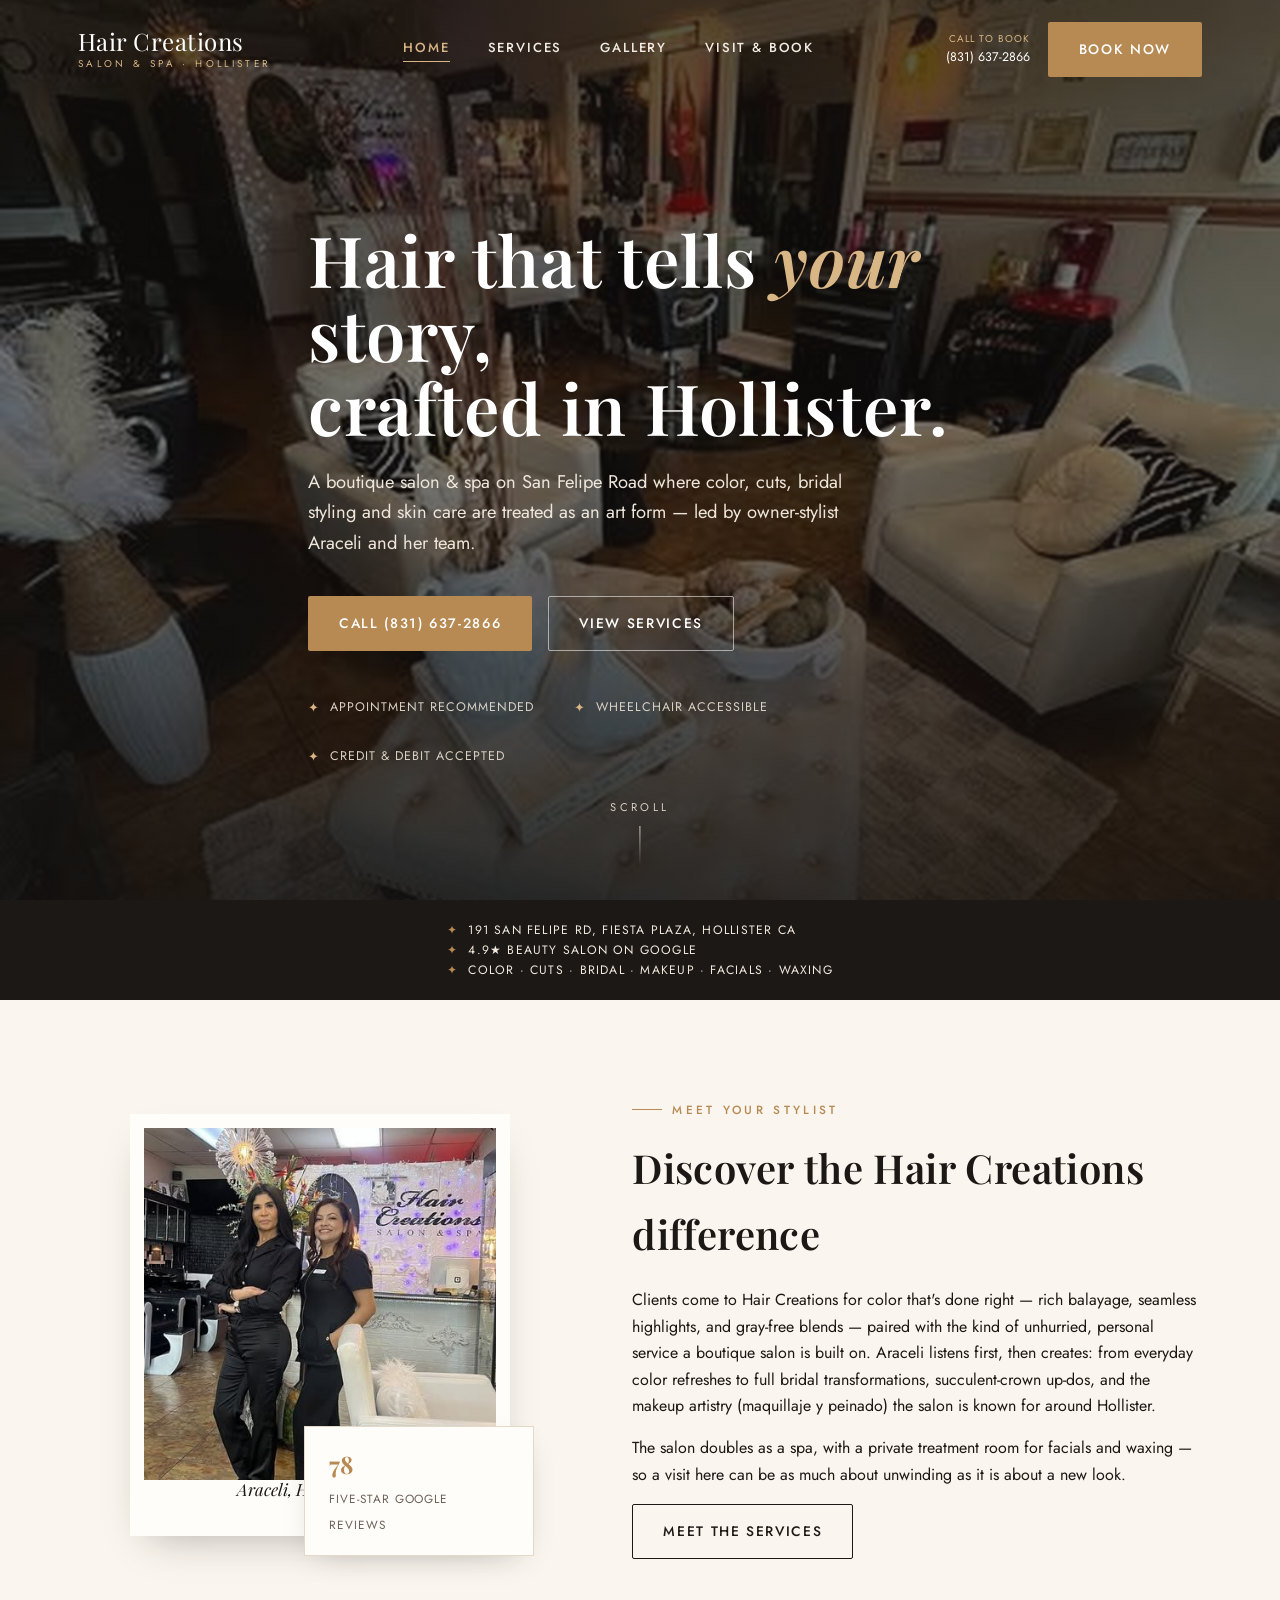
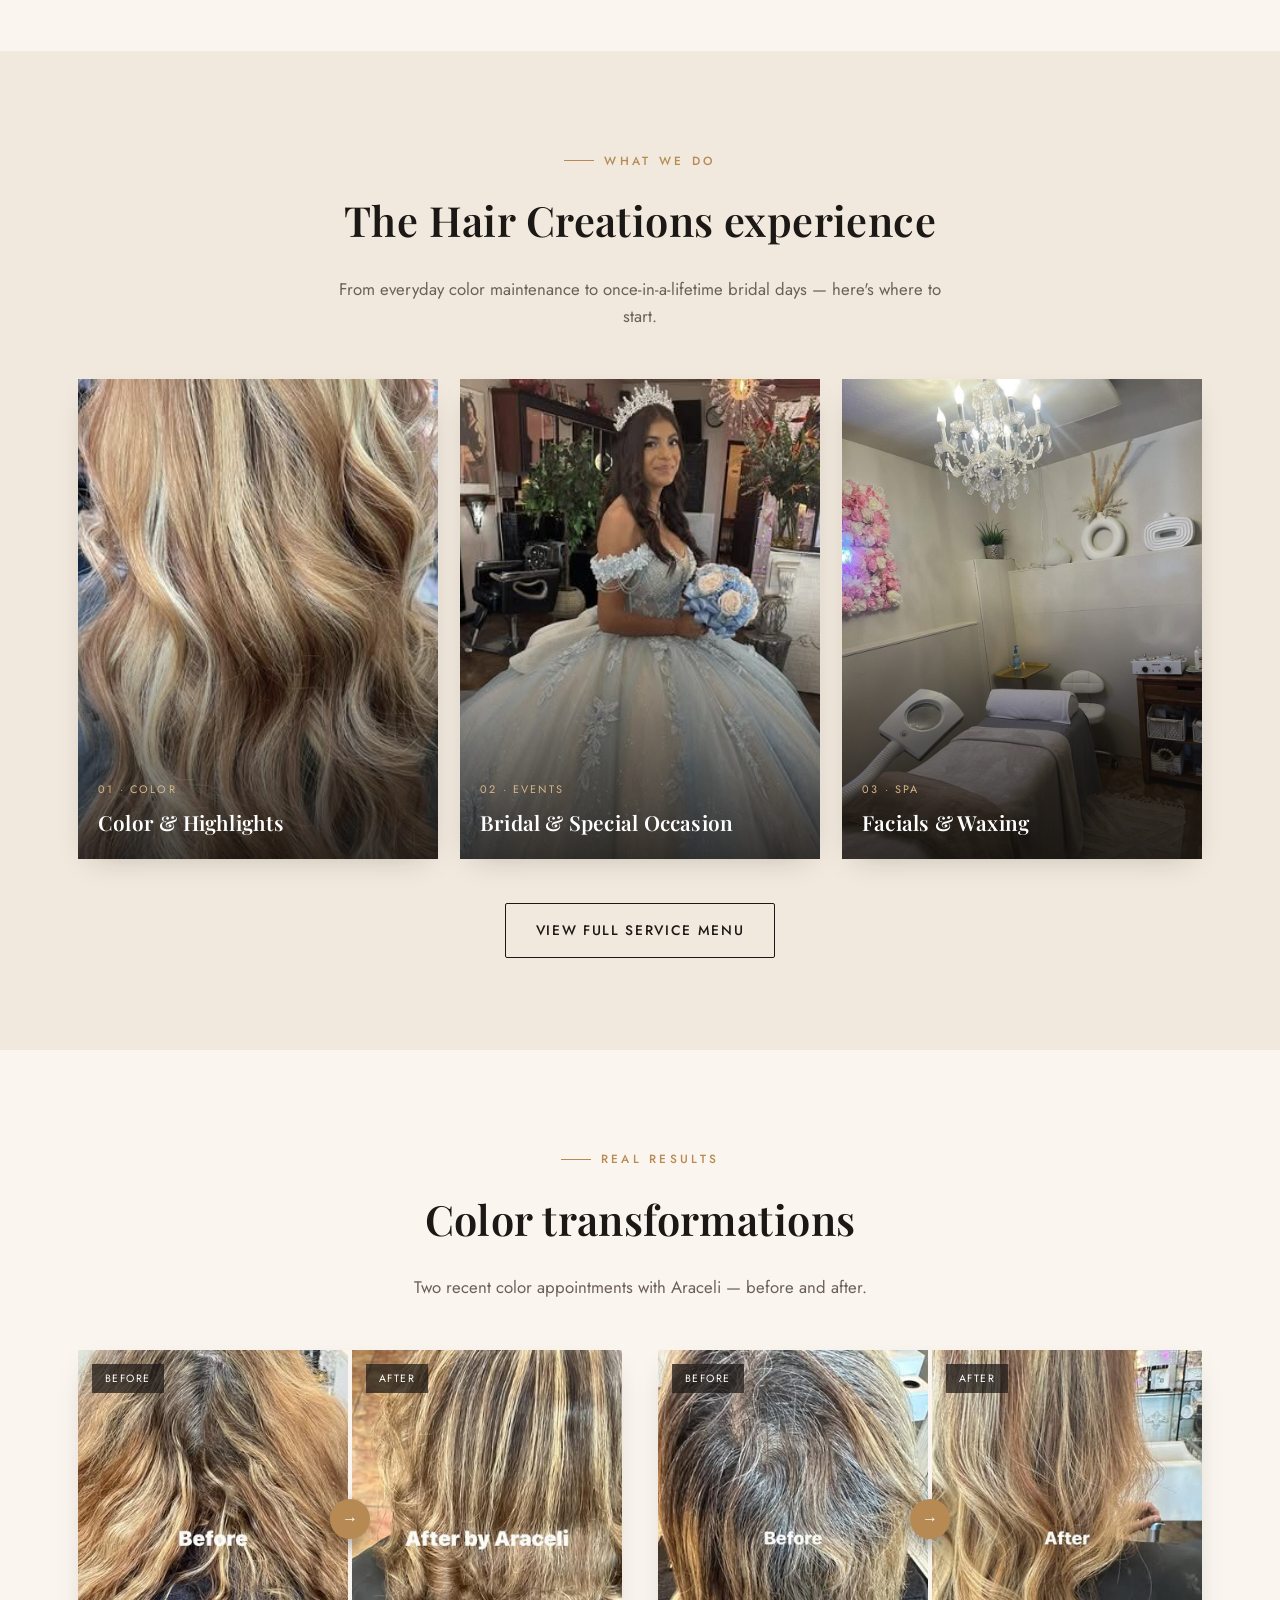
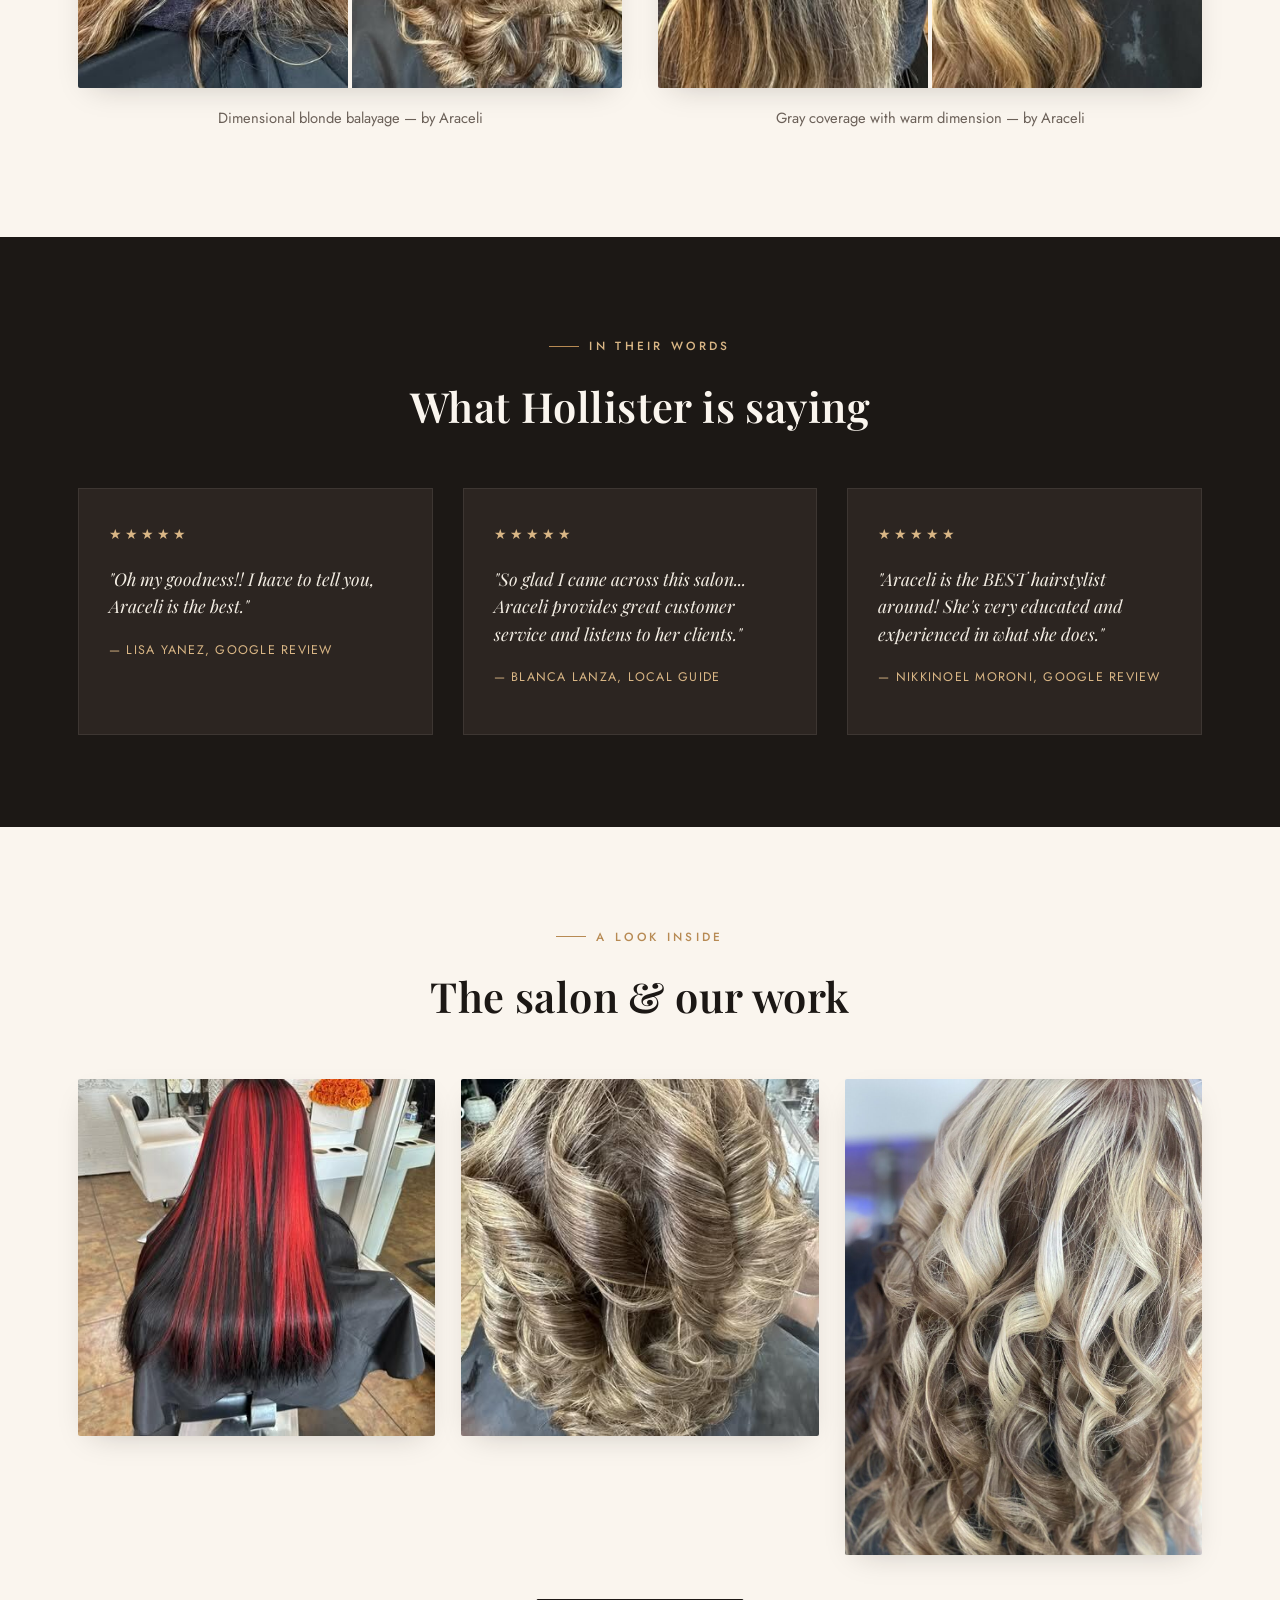
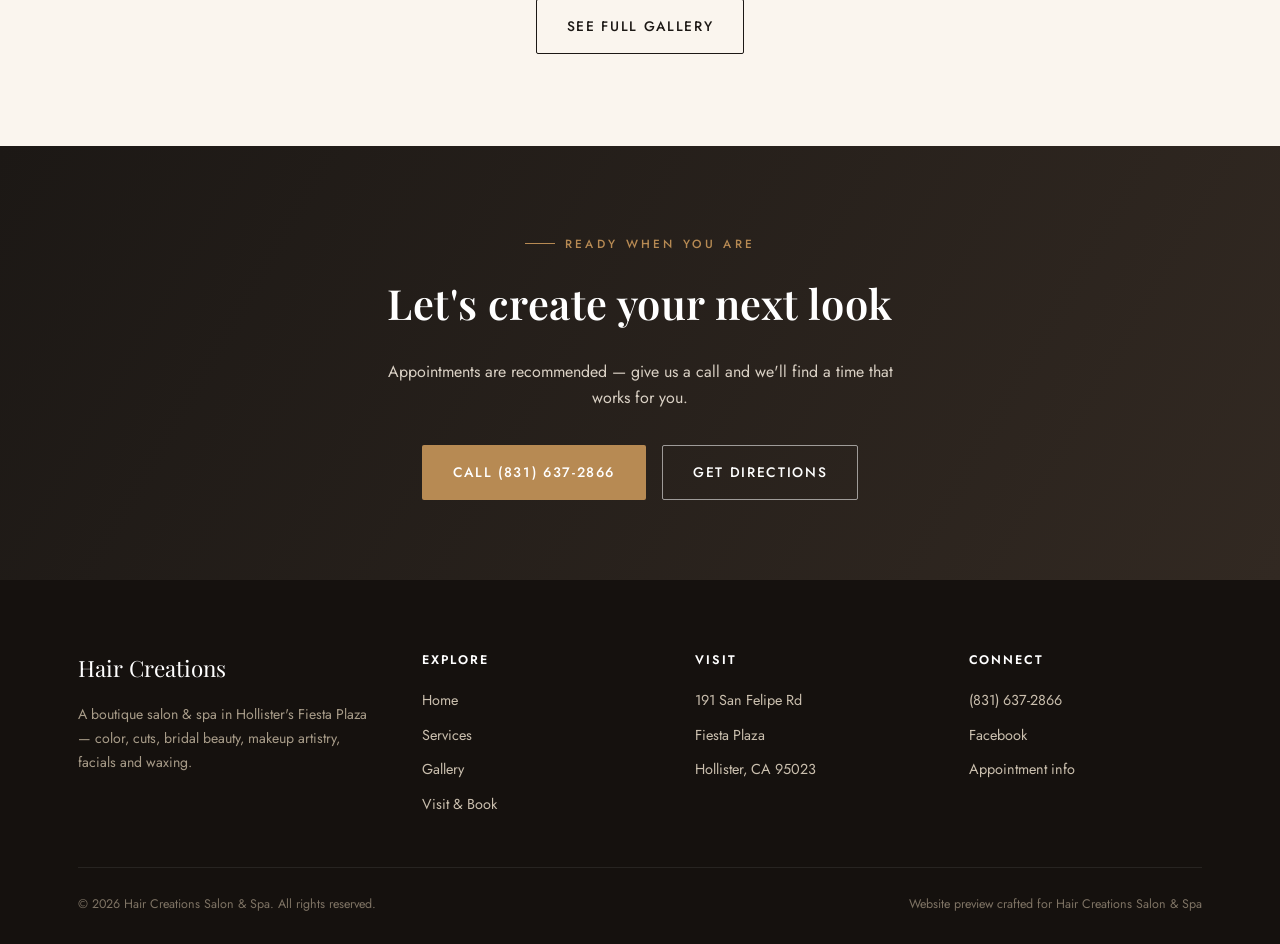
==== index.html @ 5f170d51 "adding files" ====
<!DOCTYPE html>
<html lang="en">
<head>
<meta charset="UTF-8">
<meta name="viewport" content="width=device-width, initial-scale=1.0">
<title>Hair Creations Salon & Spa | Hollister, CA</title>
<meta name="description" content="Hair Creations Salon & Spa in Hollister, CA — color, cuts, balayage, bridal styling, makeup artistry, facials & waxing with owner-stylist Araceli. 4.9★ (78 reviews).">
<link rel="preconnect" href="https://fonts.googleapis.com">
<link href="https://fonts.googleapis.com/css2?family=Playfair+Display:ital,wght@0,500;0,600;0,700;1,500&family=Jost:wght@400;500;600&display=swap" rel="stylesheet">
<link rel="stylesheet" href="css/style.css">
</head>
<body>

<header class="site-header">
  <div class="container">
    <a href="index.html" class="brand">
      <span class="brand-main">Hair Creations</span>
      <span class="brand-sub">Salon &amp; Spa · Hollister</span>
    </a>
    <nav class="nav-links">
      <a href="index.html" class="active">Home</a>
      <a href="services.html">Services</a>
      <a href="gallery.html">Gallery</a>
      <a href="contact.html">Visit &amp; Book</a>
    </nav>
    <div class="nav-cta">
      <div class="nav-phone">
        <span>Call to Book</span>
        (831) 637-2866
      </div>
      <a href="tel:+18316372866" class="btn btn--gold">Book Now</a>
      <button class="nav-toggle" aria-label="Toggle menu">☰</button>
    </div>
  </div>
</header>

<section class="hero">
  <div class="hero-media" style="background-image:url('images/hero-lounge.jpg');"></div>
  <div class="container hero-content">
    <h1>Hair that tells <em>your</em> story,<br>crafted in Hollister.</h1>
    <p class="lead">A boutique salon &amp; spa on San Felipe Road where color, cuts, bridal styling and skin care are treated as an art form — led by owner-stylist Araceli and her team.</p>
    <div class="btn-row">
      <a href="tel:+18316372866" class="btn btn--gold">Call (831) 637-2866</a>
      <a href="services.html" class="btn btn--outline-light">View Services</a>
    </div>
    <ul class="hero-badges">
      <li>Appointment recommended</li>
      <li>Wheelchair accessible</li>
      <li>Credit &amp; debit accepted</li>
    </ul>
  </div>
  <div class="scroll-cue"><span>Scroll</span><span class="line"></span></div>
</section>

<div class="trust-strip">
  <div class="container">
    <ul>
      <li>191 San Felipe Rd, Fiesta Plaza, Hollister CA</li>
      <li>4.9★ Beauty Salon on Google</li>
      <li>Color · Cuts · Bridal · Makeup · Facials · Waxing</li>
    </ul>
  </div>
</div>

<section class="section">
  <div class="container about-grid">
    <div class="about-media polaroid reveal">
      <img src="images/owners.jpg" alt="Araceli and her stylist team inside Hair Creations Salon &amp; Spa, Hollister">
      <p class="signature">Araceli, Hair Creations</p>
      <div class="frame-tag">
        <strong>78</strong>
        <span>Five-star Google reviews</span>
      </div>
    </div>
    <div class="about-copy reveal">
      <span class="eyebrow">Meet Your Stylist</span>
      <h2>Discover the Hair Creations difference</h2>
      <p>Clients come to Hair Creations for color that's done right — rich balayage, seamless highlights, and gray-free blends — paired with the kind of unhurried, personal service a boutique salon is built on. Araceli listens first, then creates: from everyday color refreshes to full bridal transformations, succulent-crown up-dos, and the makeup artistry (maquillaje y peinado) the salon is known for around Hollister.</p>
      <p>The salon doubles as a spa, with a private treatment room for facials and waxing — so a visit here can be as much about unwinding as it is about a new look.</p>
      <div class="btn-row" style="margin-top:8px;">
        <a href="services.html" class="btn btn--outline-dark">Meet the Services</a>
      </div>
    </div>
  </div>
</section>

<section class="section section--alt">
  <div class="container">
    <div class="section-head center reveal">
      <span class="eyebrow">What We Do</span>
      <h2>The Hair Creations experience</h2>
      <p>From everyday color maintenance to once-in-a-lifetime bridal days — here's where to start.</p>
    </div>
    <div class="experience-grid reveal-stagger">
      <div class="exp-tile reveal">
        <img src="images/gallery-2.jpg" alt="Dimensional hair color at Hair Creations Salon">
        <div class="exp-label">
          <span class="exp-eyebrow">01 · Color</span>
          <h3>Color &amp; Highlights</h3>
        </div>
      </div>
      <div class="exp-tile reveal">
        <img src="images/gallery-4.jpg" alt="Quinceañera hair and makeup styling at Hair Creations Salon">
        <div class="exp-label">
          <span class="exp-eyebrow">02 · Events</span>
          <h3>Bridal &amp; Special Occasion</h3>
        </div>
      </div>
      <div class="exp-tile reveal">
        <img src="images/gallery-3.jpg" alt="Spa treatment room at Hair Creations Salon">
        <div class="exp-label">
          <span class="exp-eyebrow">03 · Spa</span>
          <h3>Facials &amp; Waxing</h3>
        </div>
      </div>
    </div>
    <div class="text-center reveal" style="margin-top:44px;">
      <a href="services.html" class="btn btn--outline-dark">View Full Service Menu</a>
    </div>
  </div>
</section>

<section class="section">
  <div class="container">
    <div class="section-head center reveal">
      <span class="eyebrow">Real Results</span>
      <h2>Color transformations</h2>
      <p>Two recent color appointments with Araceli — before and after.</p>
    </div>
    <div class="transform-grid">
      <div class="reveal">
        <div class="compare-pair">
          <figure>
            <span class="cp-tag">Before</span>
            <img src="images/before1.jpg" alt="Before hair color at Hair Creations Salon">
          </figure>
          <figure>
            <span class="cp-tag">After</span>
            <img src="images/after1.jpg" alt="After hair color by Araceli at Hair Creations Salon">
          </figure>
          <span class="cp-arrow">→</span>
        </div>
        <p class="transform-caption">Dimensional blonde balayage — by Araceli</p>
      </div>
      <div class="reveal">
        <div class="compare-pair">
          <figure>
            <span class="cp-tag">Before</span>
            <img src="images/before2.jpg" alt="Before hair color at Hair Creations Salon">
          </figure>
          <figure>
            <span class="cp-tag">After</span>
            <img src="images/after2.jpg" alt="After hair color by Araceli at Hair Creations Salon">
          </figure>
          <span class="cp-arrow">→</span>
        </div>
        <p class="transform-caption">Gray coverage with warm dimension — by Araceli</p>
      </div>
    </div>
  </div>
</section>

<section class="section section--ink">
  <div class="container">
    <div class="section-head center reveal">
      <span class="eyebrow">In Their Words</span>
      <h2>What Hollister is saying</h2>
    </div>
    <div class="testi-grid reveal-stagger">
      <div class="testi-card reveal">
        <span class="stars">★★★★★</span>
        <p class="quote">"Oh my goodness!! I have to tell you, Araceli is the best."</p>
        <p class="who">— Lisa Yanez, Google Review</p>
      </div>
      <div class="testi-card reveal">
        <span class="stars">★★★★★</span>
        <p class="quote">"So glad I came across this salon... Araceli provides great customer service and listens to her clients."</p>
        <p class="who">— Blanca Lanza, Local Guide</p>
      </div>
      <div class="testi-card reveal">
        <span class="stars">★★★★★</span>
        <p class="quote">"Araceli is the BEST hairstylist around! She's very educated and experienced in what she does."</p>
        <p class="who">— NikkiNoel Moroni, Google Review</p>
      </div>
    </div>
  </div>
</section>

<section class="section">
  <div class="container">
    <div class="section-head center reveal">
      <span class="eyebrow">A Look Inside</span>
      <h2>The salon &amp; our work</h2>
    </div>
    <div class="card-grid cols-3 reveal-stagger">
      <img class="reveal" src="images/gallery-5.jpg" alt="Bold color work at Hair Creations Salon" style="border-radius:2px;box-shadow:var(--shadow-card);">
      <img class="reveal" src="images/gallery-10.jpg" alt="Blonde curls styled at Hair Creations Salon" style="border-radius:2px;box-shadow:var(--shadow-card);">
      <img class="reveal" src="images/listing-1.jpg" alt="Hair Creations Salon and Spa interior" style="border-radius:2px;box-shadow:var(--shadow-card);">
    </div>
    <div class="text-center reveal" style="margin-top:44px;">
      <a href="gallery.html" class="btn btn--outline-dark">See Full Gallery</a>
    </div>
  </div>
</section>

<section class="cta-band">
  <div class="container">
    <span class="eyebrow">Ready When You Are</span>
    <h2>Let's create your next look</h2>
    <p>Appointments are recommended — give us a call and we'll find a time that works for you.</p>
    <div class="btn-row">
      <a href="tel:+18316372866" class="btn btn--gold">Call (831) 637-2866</a>
      <a href="contact.html" class="btn btn--outline-light">Get Directions</a>
    </div>
  </div>
</section>

<footer class="site-footer">
  <div class="container">
    <div class="footer-grid">
      <div class="footer-brand">
        <span class="brand-main" style="font-family:var(--serif);">Hair Creations</span>
        <p>A boutique salon &amp; spa in Hollister's Fiesta Plaza — color, cuts, bridal beauty, makeup artistry, facials and waxing.</p>
      </div>
      <div>
        <h4>Explore</h4>
        <ul>
          <li><a href="index.html">Home</a></li>
          <li><a href="services.html">Services</a></li>
          <li><a href="gallery.html">Gallery</a></li>
          <li><a href="contact.html">Visit &amp; Book</a></li>
        </ul>
      </div>
      <div>
        <h4>Visit</h4>
        <ul>
          <li>191 San Felipe Rd</li>
          <li>Fiesta Plaza</li>
          <li>Hollister, CA 95023</li>
        </ul>
      </div>
      <div>
        <h4>Connect</h4>
        <ul>
          <li><a href="tel:+18316372866">(831) 637-2866</a></li>
          <li><a href="https://www.facebook.com/search/top?q=hair%20creations%20salon%20and%20spa%20hollister" target="_blank" rel="noopener">Facebook</a></li>
          <li><a href="contact.html">Appointment info</a></li>
        </ul>
      </div>
    </div>
    <div class="footer-bottom">
      <span>&copy; 2026 Hair Creations Salon &amp; Spa. All rights reserved.</span>
      <span>Website preview crafted for Hair Creations Salon &amp; Spa</span>
    </div>
  </div>
</footer>

<script src="js/script.js"></script>
</body>
</html>
---- css/style.css ----
/* ==========================================================================
   Hair Creations Salon & Spa — Design System
   Boutique glam: charcoal + ivory + warm rose-gold
   ========================================================================== */

:root{
  --ink:        #1c1815;
  --ink-soft:   #2c2521;
  --ivory:      #faf5ee;
  --ivory-dim:  #f1e9dd;
  --cream:      #fffdf9;
  --gold:       #b78a53;
  --gold-light: #d9b685;
  --blush:      #e3b9ae;
  --blush-deep: #c98b7d;
  --line:       #e4d9c8;
  --text-muted: #6b6058;

  --serif: 'Playfair Display', Georgia, 'Times New Roman', serif;
  --sans: 'Jost', 'Helvetica Neue', Arial, sans-serif;

  --maxw: 1180px;
  --radius: 2px;
  --shadow-soft: 0 18px 40px -20px rgba(28,24,21,.35);
  --shadow-card: 0 10px 30px -14px rgba(28,24,21,.25);
}

*,*::before,*::after{ box-sizing:border-box; }
html{ scroll-behavior:smooth; }
body{
  margin:0;
  font-family:var(--sans);
  color:var(--ink);
  background:var(--ivory);
  font-size:16px;
  line-height:1.65;
  -webkit-font-smoothing:antialiased;
}
img{ max-width:100%; display:block; }
a{ color:inherit; text-decoration:none; }
ul{ list-style:none; margin:0; padding:0; }
h1,h2,h3,h4{
  font-family:var(--serif);
  font-weight:600;
  letter-spacing:.01em;
  margin:0 0 .5em;
  color:var(--ink);
}
p{ margin:0 0 1em; }
.container{
  max-width:var(--maxw);
  margin:0 auto;
  padding:0 28px;
}
.section{ padding:92px 0; }
.section--tight{ padding:60px 0; }
.section--alt{ background:var(--ivory-dim); }
.section--ink{ background:var(--ink); color:var(--ivory); }
.section--ink h2, .section--ink h3{ color:var(--ivory); }

.eyebrow{
  display:inline-flex;
  align-items:center;
  gap:10px;
  font-family:var(--sans);
  font-size:.74rem;
  letter-spacing:.28em;
  text-transform:uppercase;
  color:var(--gold);
  font-weight:500;
  margin-bottom:16px;
}
.eyebrow::before{
  content:'';
  width:30px;
  height:1px;
  background:var(--gold);
  display:inline-block;
}
.section--ink .eyebrow{ color:var(--gold-light); }

.section-head{
  max-width:640px;
  margin:0 0 48px;
}
.section-head.center{ margin-left:auto; margin-right:auto; text-align:center; }
.section-head h2{ font-size:clamp(1.9rem,3.4vw,2.6rem); }
.section-head p{ color:var(--text-muted); font-size:1.05rem; }
.section--ink .section-head p{ color:#cfc6bc; }

/* ---------- Buttons ---------- */
.btn{
  display:inline-flex;
  align-items:center;
  justify-content:center;
  gap:10px;
  padding:15px 30px;
  font-family:var(--sans);
  font-size:.86rem;
  letter-spacing:.12em;
  text-transform:uppercase;
  font-weight:500;
  border-radius:var(--radius);
  border:1px solid transparent;
  cursor:pointer;
  transition:all .25s ease;
  white-space:nowrap;
}
.btn--gold{ background:var(--gold); color:#fff; }
.btn--gold:hover{ background:var(--ink); }
.btn--outline-light{ border-color:rgba(255,255,255,.55); color:#fff; }
.btn--outline-light:hover{ background:#fff; color:var(--ink); border-color:#fff; }
.btn--outline-dark{ border-color:var(--ink); color:var(--ink); }
.btn--outline-dark:hover{ background:var(--ink); color:#fff; }
.btn--block{ width:100%; }
.btn-row{ display:flex; gap:16px; flex-wrap:wrap; }

/* ---------- Nav ---------- */
.site-header{
  position:fixed; inset:0 0 auto 0;
  z-index:500;
  background:rgba(28,24,21,.0);
  transition:background .3s ease, box-shadow .3s ease, padding .3s ease;
  padding:22px 0;
}
.site-header.is-scrolled{
  background:rgba(28,24,21,.94);
  box-shadow:0 10px 30px -18px rgba(0,0,0,.6);
  padding:14px 0;
  backdrop-filter:blur(6px);
}
.site-header .container{
  display:flex; align-items:center; justify-content:space-between; gap:24px;
}
.brand{ display:flex; flex-direction:column; line-height:1; color:#fff; }
.brand .brand-main{
  font-family:var(--serif);
  font-size:1.5rem;
  letter-spacing:.02em;
}
.brand .brand-sub{
  font-family:var(--sans);
  font-size:.62rem;
  letter-spacing:.34em;
  text-transform:uppercase;
  color:var(--gold-light);
  margin-top:6px;
}
.nav-links{
  display:flex;
  align-items:center;
  gap:38px;
}
.nav-links a{
  color:#f1ece4;
  font-size:.82rem;
  letter-spacing:.14em;
  text-transform:uppercase;
  font-weight:500;
  position:relative;
  padding-bottom:4px;
}
.nav-links a::after{
  content:'';
  position:absolute; left:0; right:100%; bottom:0;
  height:1px; background:var(--gold-light);
  transition:right .25s ease;
}
.nav-links a:hover::after, .nav-links a.active::after{ right:0; }
.nav-links a.active{ color:var(--gold-light); }
.nav-cta{
  display:flex; align-items:center; gap:18px;
}
.nav-phone{
  display:flex; flex-direction:column; align-items:flex-end;
  color:#fff; font-size:.78rem;
}
.nav-phone span{ color:var(--gold-light); letter-spacing:.1em; font-size:.62rem; text-transform:uppercase; }
.nav-toggle{
  display:none;
  background:none; border:1px solid rgba(255,255,255,.4);
  width:42px; height:42px; border-radius:50%;
  color:#fff; font-size:1.1rem; cursor:pointer;
  align-items:center; justify-content:center;
}

/* ---------- Hero ---------- */
.hero{
  position:relative;
  min-height:100vh;
  display:flex; align-items:center;
  color:#fff;
  overflow:hidden;
}
.hero-media{
  position:absolute; inset:0;
  background-size:cover; background-position:center;
  z-index:0;
}
.hero-media::after{
  content:'';
  position:absolute; inset:0;
  background:linear-gradient(180deg, rgba(20,17,15,.72) 0%, rgba(20,17,15,.55) 45%, rgba(20,17,15,.88) 100%);
}
.hero-content{ position:relative; z-index:2; max-width:720px; padding-top:90px; }
.hero h1{
  color:#fff;
  font-size:clamp(2.6rem,6vw,4.4rem);
  line-height:1.05;
  margin-bottom:22px;
}
.hero h1 em{ color:var(--gold-light); font-style:italic; }
.hero p.lead{
  font-size:1.15rem;
  color:#eee6da;
  max-width:540px;
  margin-bottom:38px;
}
.hero-badges{
  margin-top:46px;
  display:flex; flex-wrap:wrap; gap:28px 40px;
  font-size:.78rem; letter-spacing:.08em; text-transform:uppercase;
  color:#d9d0c4;
}
.hero-badges li{ display:flex; align-items:center; gap:10px; }
.hero-badges li::before{ content:'✦'; color:var(--gold-light); font-size:.8rem; }
.scroll-cue{
  position:absolute; bottom:34px; left:50%; transform:translateX(-50%);
  z-index:2; color:#d9d0c4; font-size:.7rem; letter-spacing:.3em; text-transform:uppercase;
  display:flex; flex-direction:column; align-items:center; gap:10px;
}
.scroll-cue .line{ width:1px; height:40px; background:linear-gradient(#d9d0c4, transparent); animation:scrollPulse 2s infinite; }
@keyframes scrollPulse{ 0%{opacity:.2;} 50%{opacity:1;} 100%{opacity:.2;} }

/* ---------- Trust strip ---------- */
.trust-strip{
  background:var(--ink);
  color:var(--ivory-dim);
  padding:20px 0;
}
.trust-strip .container{
  display:flex; flex-wrap:wrap; gap:14px 36px; justify-content:center;
  font-size:.76rem; letter-spacing:.1em; text-transform:uppercase;
}
.trust-strip li{ display:flex; align-items:center; gap:10px; }
.trust-strip li::before{ content:'✦'; color:var(--gold); }

/* ---------- About / Intro ---------- */
.about-grid{
  display:grid;
  grid-template-columns:.85fr 1fr;
  gap:70px;
  align-items:center;
}
.about-media{ position:relative; }
.about-media img{
  border-radius:var(--radius);
  box-shadow:var(--shadow-soft);
}
.about-media.polaroid{
  max-width:380px;
  margin:0 auto;
  background:var(--cream);
  padding:14px 14px 56px;
  box-shadow:var(--shadow-soft);
  transform:rotate(-2.5deg);
  transition:transform .4s ease;
}
.about-media.polaroid:hover{ transform:rotate(0deg); }
.about-media.polaroid img{ box-shadow:none; border-radius:0; width:100%; }
.about-media.polaroid .signature{
  position:absolute; bottom:16px; left:14px; right:14px;
  font-family:var(--serif); font-style:italic; font-size:1.05rem; color:var(--ink);
  text-align:center;
}
.about-media .frame-tag{
  position:absolute; bottom:-22px; left:-22px;
  background:var(--cream);
  border:1px solid var(--line);
  padding:18px 24px;
  box-shadow:var(--shadow-card);
  max-width:230px;
}
.about-media.polaroid .frame-tag{ bottom:-20px; right:-24px; left:auto; }
.frame-tag strong{ display:block; font-family:var(--serif); font-size:1.5rem; color:var(--gold); }
.frame-tag span{ font-size:.74rem; letter-spacing:.08em; text-transform:uppercase; color:var(--text-muted); }
.about-copy h2{ font-size:clamp(1.9rem,3.2vw,2.5rem); }
.about-copy .signature{
  margin-top:28px;
  font-family:var(--serif);
  font-style:italic;
  font-size:1.3rem;
  color:var(--gold);
}
.about-copy .signature span{
  display:block; font-family:var(--sans); font-style:normal; font-size:.72rem;
  letter-spacing:.12em; text-transform:uppercase; color:var(--text-muted); margin-top:6px;
}

/* ---------- Service cards ---------- */
.card-grid{
  display:grid;
  grid-template-columns:repeat(4,1fr);
  gap:26px;
}
.card-grid.cols-3{ grid-template-columns:repeat(3,1fr); }
.service-card{
  background:var(--cream);
  border:1px solid var(--line);
  padding:36px 28px;
  transition:transform .3s ease, box-shadow .3s ease;
}
.service-card:hover{ transform:translateY(-6px); box-shadow:var(--shadow-card); }
.service-card .num{
  font-family:var(--serif); font-style:italic; color:var(--gold-light);
  font-size:1rem; margin-bottom:18px; display:block;
}
.service-card h3{ font-size:1.18rem; margin-bottom:10px; }
.service-card p{ color:var(--text-muted); font-size:.92rem; margin-bottom:0; }

/* ---------- Experience grid (labeled photo tiles) ---------- */
.experience-grid{
  display:grid;
  grid-template-columns:repeat(3,1fr);
  gap:22px;
}
.exp-tile{
  position:relative;
  aspect-ratio:3/4;
  overflow:hidden;
  box-shadow:var(--shadow-card);
}
.exp-tile img{
  width:100%; height:100%; object-fit:cover;
  transition:transform .6s ease;
}
.exp-tile:hover img{ transform:scale(1.06); }
.exp-tile::after{
  content:'';
  position:absolute; inset:0;
  background:linear-gradient(0deg, rgba(20,17,15,.78) 0%, rgba(20,17,15,0) 55%);
  pointer-events:none;
}
.exp-tile .exp-label{
  position:absolute; left:20px; bottom:20px; right:20px; z-index:2;
}
.exp-tile .exp-label .exp-eyebrow{
  display:block; font-size:.68rem; letter-spacing:.2em; text-transform:uppercase;
  color:var(--gold-light); margin-bottom:6px;
}
.exp-tile .exp-label h3{
  color:#fff; font-size:1.3rem; margin:0;
}

/* ---------- Service menu (services.html) ---------- */
.menu-block{ margin-bottom:64px; }
.menu-block:last-child{ margin-bottom:0; }
.menu-block-head{
  display:flex; align-items:baseline; justify-content:space-between; gap:20px;
  border-bottom:1px solid var(--line);
  padding-bottom:14px;
  margin-bottom:24px;
}
.menu-block-head h3{ font-size:1.5rem; margin:0; }
.menu-block-head span{ font-size:.75rem; letter-spacing:.12em; text-transform:uppercase; color:var(--gold); }
.menu-list{ display:grid; grid-template-columns:1fr 1fr; gap:14px 50px; }
.menu-item{
  display:flex; justify-content:space-between; align-items:flex-start; gap:18px;
  padding:14px 0; border-bottom:1px dashed var(--line);
}
.menu-item h4{ font-family:var(--sans); font-weight:600; font-size:1rem; margin:0 0 4px; }
.menu-item p{ font-size:.86rem; color:var(--text-muted); margin:0; }
.menu-item .price{
  font-family:var(--serif); font-style:italic; color:var(--gold); white-space:nowrap; font-size:.95rem;
}
.menu-note{
  background:var(--ivory-dim);
  border:1px solid var(--line);
  padding:22px 26px;
  font-size:.92rem;
  color:var(--text-muted);
  margin-top:10px;
}
.menu-note strong{ color:var(--ink); }

/* ---------- Transformations ---------- */
.transform-grid{
  display:grid;
  grid-template-columns:repeat(2,1fr);
  gap:36px;
}
.compare-pair{
  display:grid;
  grid-template-columns:1fr 1fr;
  gap:4px;
  border-radius:var(--radius);
  overflow:hidden;
  box-shadow:var(--shadow-card);
  position:relative;
}
.compare-pair figure{ margin:0; position:relative; aspect-ratio:4/5; overflow:hidden; background:#000; }
.compare-pair img{ width:100%; height:100%; object-fit:cover; display:block; }
.compare-pair .cp-tag{
  position:absolute; top:14px; left:14px;
  background:rgba(28,24,21,.72); color:#fff;
  font-size:.66rem; letter-spacing:.14em; text-transform:uppercase;
  padding:6px 13px; z-index:3;
}
.compare-pair .cp-arrow{
  position:absolute; top:50%; left:50%; transform:translate(-50%,-50%);
  width:40px; height:40px; border-radius:50%;
  background:var(--gold); color:#fff;
  display:flex; align-items:center; justify-content:center;
  font-size:1rem; z-index:4; box-shadow:0 6px 18px rgba(0,0,0,.35);
}
.transform-caption{ text-align:center; margin-top:18px; color:var(--text-muted); font-size:.92rem; }

/* ---------- Testimonials ---------- */
.testi-grid{
  display:grid;
  grid-template-columns:repeat(3,1fr);
  gap:30px;
}
.testi-card{
  background:var(--ink-soft);
  border:1px solid rgba(255,255,255,.08);
  padding:34px 30px;
  color:var(--ivory-dim);
}
.testi-card .stars{ color:var(--gold-light); letter-spacing:3px; margin-bottom:18px; display:block; font-size:.9rem; }
.testi-card p.quote{ font-family:var(--serif); font-style:italic; font-size:1.1rem; color:#f3ede3; line-height:1.55; }
.testi-card .who{ margin-top:20px; font-size:.78rem; letter-spacing:.1em; text-transform:uppercase; color:var(--gold-light); }

/* ---------- Gallery ---------- */
.gallery-tabs{
  display:flex; gap:10px; flex-wrap:wrap; justify-content:center; margin-bottom:40px;
}
.gallery-tabs button{
  font-family:var(--sans); font-size:.78rem; letter-spacing:.12em; text-transform:uppercase;
  padding:10px 22px; border:1px solid var(--line); background:var(--cream); cursor:pointer;
  color:var(--text-muted); transition:all .2s ease;
}
.gallery-tabs button.active, .gallery-tabs button:hover{ background:var(--ink); color:#fff; border-color:var(--ink); }

.gallery-grid{
  display:grid;
  grid-template-columns:repeat(4,1fr);
  grid-auto-rows:220px;
  gap:14px;
}
.gallery-grid .g-item{
  position:relative; overflow:hidden; cursor:pointer;
  border-radius:var(--radius);
}
.gallery-grid .g-item img{
  width:100%; height:100%; object-fit:cover;
  transition:transform .5s ease;
}
.gallery-grid .g-item:hover img{ transform:scale(1.08); }
.gallery-grid .g-item::after{
  content:'';
  position:absolute; inset:0;
  background:linear-gradient(180deg, transparent 55%, rgba(0,0,0,.45) 100%);
  opacity:0; transition:opacity .3s ease;
  pointer-events:none;
}
.gallery-grid .g-item:hover::after{ opacity:1; }
.gallery-grid .g-item.tall{ grid-row:span 2; }
.gallery-grid .g-item.wide{ grid-column:span 2; }

.lightbox{
  position:fixed; inset:0; z-index:1000;
  background:rgba(14,12,10,.94);
  display:none; align-items:center; justify-content:center;
  padding:40px;
}
.lightbox.is-open{ display:flex; }
.lightbox img{ max-width:min(92vw,980px); max-height:86vh; box-shadow:0 30px 70px rgba(0,0,0,.5); }
.lightbox-close{
  position:absolute; top:28px; right:32px;
  color:#fff; font-size:1.6rem; background:none; border:none; cursor:pointer;
  width:46px; height:46px; border:1px solid rgba(255,255,255,.3); border-radius:50%;
}
.lightbox-nav{
  position:absolute; top:50%; transform:translateY(-50%);
  background:none; border:1px solid rgba(255,255,255,.3); color:#fff;
  width:50px; height:50px; border-radius:50%; font-size:1.3rem; cursor:pointer;
}
.lightbox-nav.prev{ left:24px; }
.lightbox-nav.next{ right:24px; }

/* ---------- Contact ---------- */
.contact-grid{
  display:grid;
  grid-template-columns:1fr 1fr;
  gap:60px;
  align-items:start;
}
.info-card{
  background:var(--cream);
  border:1px solid var(--line);
  padding:32px;
  margin-bottom:22px;
}
.info-card h3{ font-size:1.05rem; display:flex; align-items:center; gap:12px; }
.info-card h3 .ico{ color:var(--gold); font-size:1.1rem; }
.info-card p, .info-card li{ color:var(--text-muted); font-size:.95rem; }
.info-card ul{ display:flex; flex-direction:column; gap:6px; }
.hours-row{
  display:flex; justify-content:space-between;
  padding:9px 0; border-bottom:1px dashed var(--line);
  font-size:.92rem;
}
.hours-row:last-child{ border-bottom:none; }
.hours-row .day{ color:var(--ink); font-weight:500; }
.hours-row .time{ color:var(--text-muted); }
.hours-row.highlight .time{ color:var(--gold); font-weight:600; }
.map-embed{
  width:100%; height:100%; min-height:420px; border:0; filter:grayscale(.15);
}
.map-wrap{ border:1px solid var(--line); overflow:hidden; box-shadow:var(--shadow-card); min-height:420px; }

.pill-list{ display:flex; flex-wrap:wrap; gap:10px; }
.pill-list li{
  border:1px solid var(--line); padding:8px 16px; font-size:.82rem; color:var(--ink);
  background:var(--ivory-dim);
}

/* ---------- CTA band ---------- */
.cta-band{
  background:linear-gradient(120deg, var(--ink) 0%, #322922 100%);
  color:#fff; text-align:center;
  padding:80px 0;
}
.cta-band h2{ color:#fff; font-size:clamp(1.8rem,3.4vw,2.6rem); }
.cta-band p{ color:#d9d0c4; max-width:520px; margin:0 auto 34px; }
.cta-band .btn-row{ justify-content:center; }

/* ---------- Footer ---------- */
.site-footer{
  background:#15110e; color:#cabfae; padding:70px 0 30px;
}
.footer-grid{
  display:grid; grid-template-columns:1.3fr 1fr 1fr 1fr; gap:40px;
  padding-bottom:50px; border-bottom:1px solid rgba(255,255,255,.08);
}
.footer-brand .brand-main{ color:#fff; font-size:1.4rem; }
.footer-brand p{ font-size:.88rem; margin-top:16px; color:#a89c89; line-height:1.7; }
.site-footer h4{
  color:#fff; font-size:.78rem; letter-spacing:.16em; text-transform:uppercase;
  margin-bottom:18px; font-family:var(--sans); font-weight:600;
}
.site-footer ul{ display:flex; flex-direction:column; gap:11px; font-size:.9rem; }
.site-footer a:hover{ color:var(--gold-light); }
.footer-bottom{
  padding-top:26px; display:flex; justify-content:space-between; flex-wrap:wrap; gap:12px;
  font-size:.78rem; color:#7e7364;
}

/* ---------- Inner page hero (split layout — photo docked to one side,
   never stretched as a full-bleed background) ---------- */
.inner-hero{
  position:relative; color:#fff;
  background:var(--ink);
  padding:170px 0 0;
  overflow:hidden;
}
.inner-hero .container{
  display:grid;
  grid-template-columns:1.1fr .9fr;
  align-items:end;
  gap:40px;
}
.inner-hero-copy{ padding-bottom:70px; }
.inner-hero .eyebrow{ color:var(--gold-light); }
.inner-hero h1{ color:#fff; font-size:clamp(2.2rem,4.6vw,3.3rem); margin-bottom:14px; }
.inner-hero p{ color:#e3dacb; max-width:480px; font-size:1.05rem; }
.inner-hero-media{
  position:relative;
  justify-self:end;
  width:78%;
  max-width:360px;
  aspect-ratio:3/4;
  box-shadow:0 30px 60px -20px rgba(0,0,0,.55);
  transform:rotate(2deg) translateY(10px);
}
.inner-hero-media img{
  width:100%; height:100%; object-fit:cover; display:block;
  border:8px solid var(--cream);
}
.breadcrumb{ font-size:.78rem; letter-spacing:.08em; text-transform:uppercase; color:#cabfae; margin-bottom:18px; }
.breadcrumb a{ color:var(--gold-light); }

/* ---------- Scroll-reveal micro animation ----------
   Progressive enhancement: .reveal elements only start hidden once JS has
   confirmed it's running (html.js-ready, set at the top of script.js) and
   IntersectionObserver is available. If JS is slow, blocked, or errors out,
   content is never hidden to begin with — it just never gets the
   fade/slide-up treatment. This avoids the "page looks blank" failure mode
   a plain opacity:0-by-default rule would risk on a client-facing site. */
html.js-ready .reveal{
  opacity:0;
  transform:translateY(18px);
  transition:opacity .6s ease, transform .6s ease;
}
/* Must out-specificity the hide rule above (same "html.js-ready .reveal"
   prefix plus the extra .is-visible class) so the reveal reliably wins
   once JS marks an element visible — a plain ".reveal.is-visible" rule
   here is NOT specific enough to beat "html.js-ready .reveal" and would
   leave content stuck at opacity:0 forever. */
html.js-ready .reveal.is-visible{ opacity:1; transform:translateY(0); }
.reveal-stagger .reveal:nth-child(1){ transition-delay:.03s; }
.reveal-stagger .reveal:nth-child(2){ transition-delay:.11s; }
.reveal-stagger .reveal:nth-child(3){ transition-delay:.19s; }
.reveal-stagger .reveal:nth-child(4){ transition-delay:.27s; }
.reveal-stagger .reveal:nth-child(5){ transition-delay:.35s; }
.reveal-stagger .reveal:nth-child(6){ transition-delay:.43s; }
@media (prefers-reduced-motion: reduce){
  html.js-ready .reveal{ opacity:1; transform:none; transition:none; }
}

/* ---------- Utility ---------- */
.text-center{ text-align:center; }
.mt-0{ margin-top:0; }

/* ---------- Responsive ---------- */
@media (max-width:980px){
  .about-grid, .contact-grid{ grid-template-columns:1fr; }
  .card-grid{ grid-template-columns:repeat(2,1fr); }
  .experience-grid{ grid-template-columns:1fr 1fr; }
  .testi-grid{ grid-template-columns:1fr; }
  .transform-grid{ grid-template-columns:1fr; }
  .gallery-grid{ grid-template-columns:repeat(3,1fr); grid-auto-rows:180px; }
  .footer-grid{ grid-template-columns:1fr 1fr; }
  .menu-list{ grid-template-columns:1fr; }
  .inner-hero .container{ grid-template-columns:1fr; }
  .inner-hero-media{ justify-self:center; margin-top:30px; width:60%; }
  .inner-hero-copy{ padding-bottom:40px; }
}
@media (max-width:760px){
  .nav-links, .nav-phone{ display:none; }
  .nav-toggle{ display:flex; }
  .site-header.menu-open .nav-links{
    display:flex; flex-direction:column; position:fixed;
    top:0; right:0; left:auto;
    /* explicit viewport-relative height: .site-header can get backdrop-filter
       applied (.is-scrolled), which creates a new containing block for fixed
       descendants in some browsers — relying on top+bottom insets alone would
       then size this to the header's own (short) box instead of the screen. */
    height:100vh; height:100dvh;
    width:78%; max-width:320px; background:var(--ink); padding:110px 36px 40px;
    gap:28px; box-shadow:-20px 0 50px rgba(0,0,0,.4);
    overflow-y:auto;
  }
  .card-grid{ grid-template-columns:1fr; }
  .experience-grid{ grid-template-columns:1fr; }
  .gallery-grid{ grid-template-columns:repeat(2,1fr); grid-auto-rows:160px; }
  .gallery-grid .g-item.wide{ grid-column:span 1; }
  .section{ padding:64px 0; }
  .about-media .frame-tag{ left:12px; bottom:-18px; padding:14px 18px; }
  .footer-grid{ grid-template-columns:1fr; }
  .footer-bottom{ flex-direction:column; }
  .inner-hero{ padding-top:130px; }
  .inner-hero-media{ width:78%; }
}
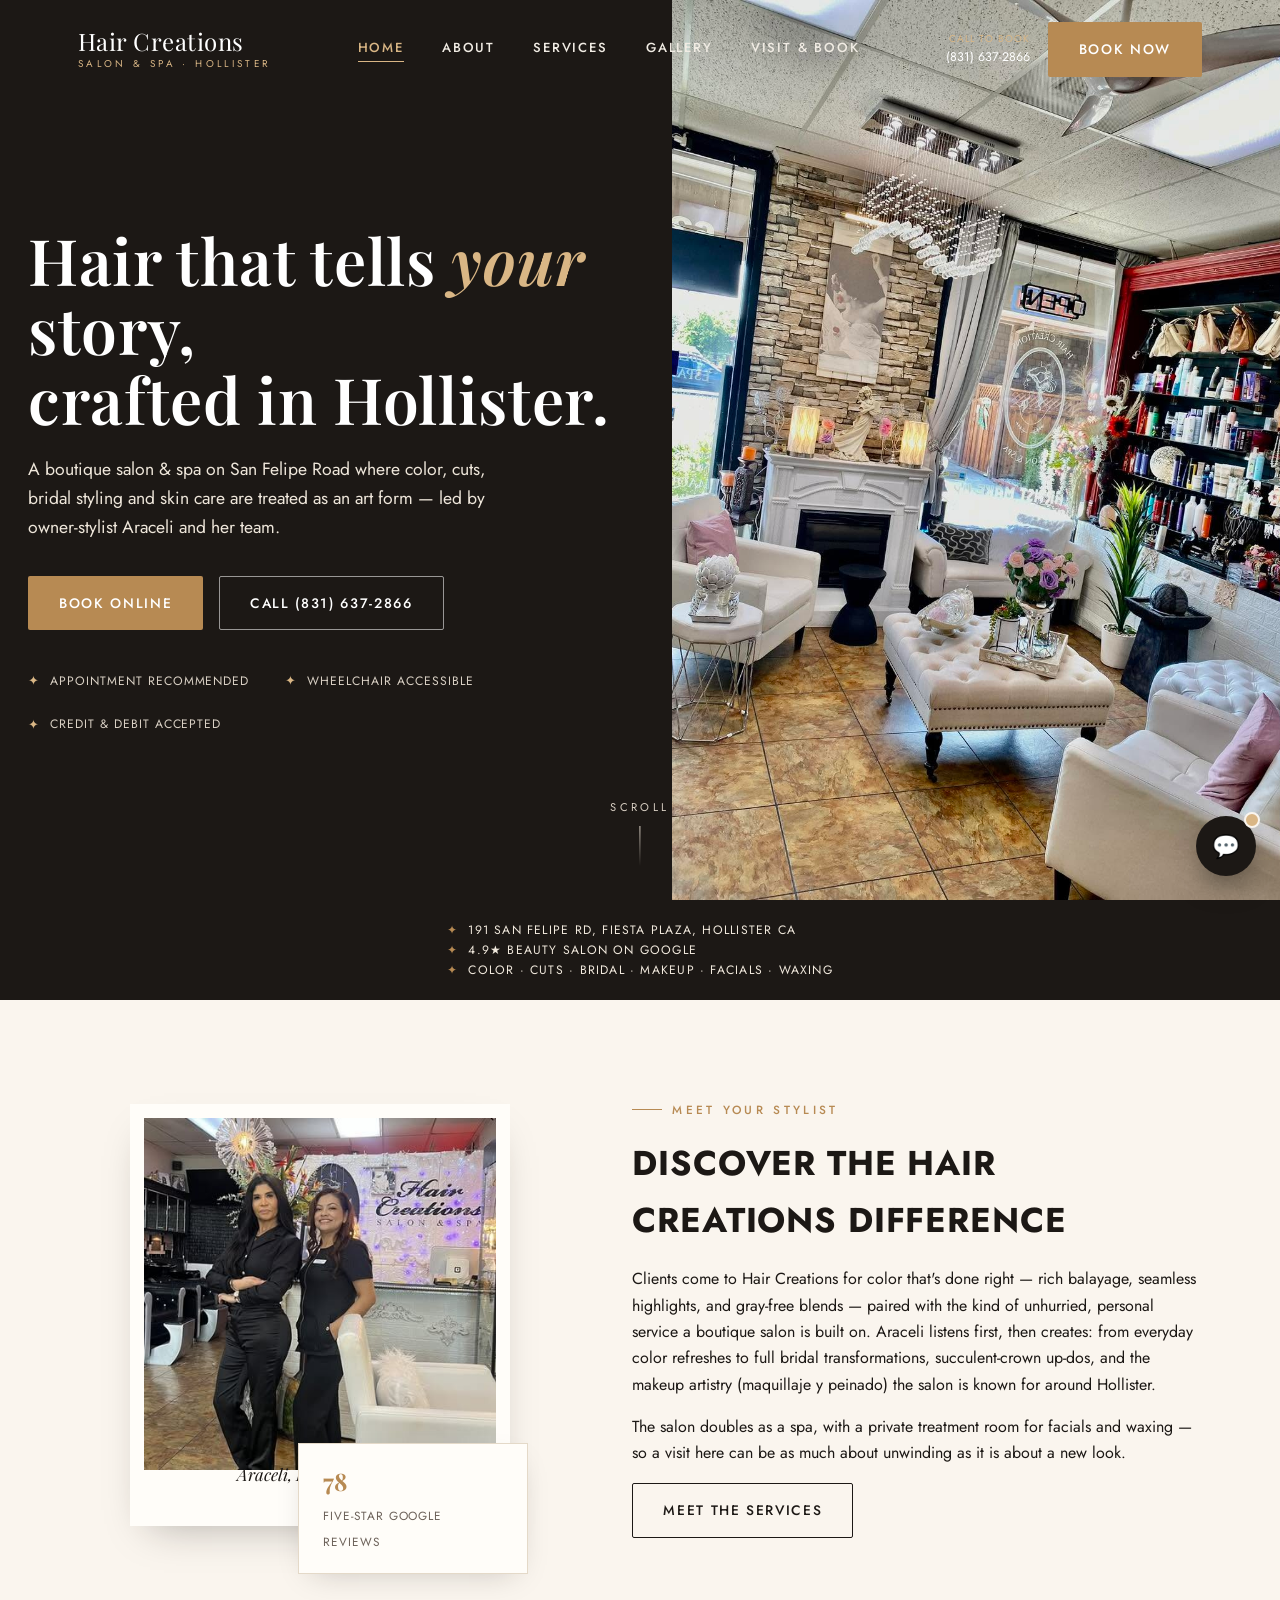
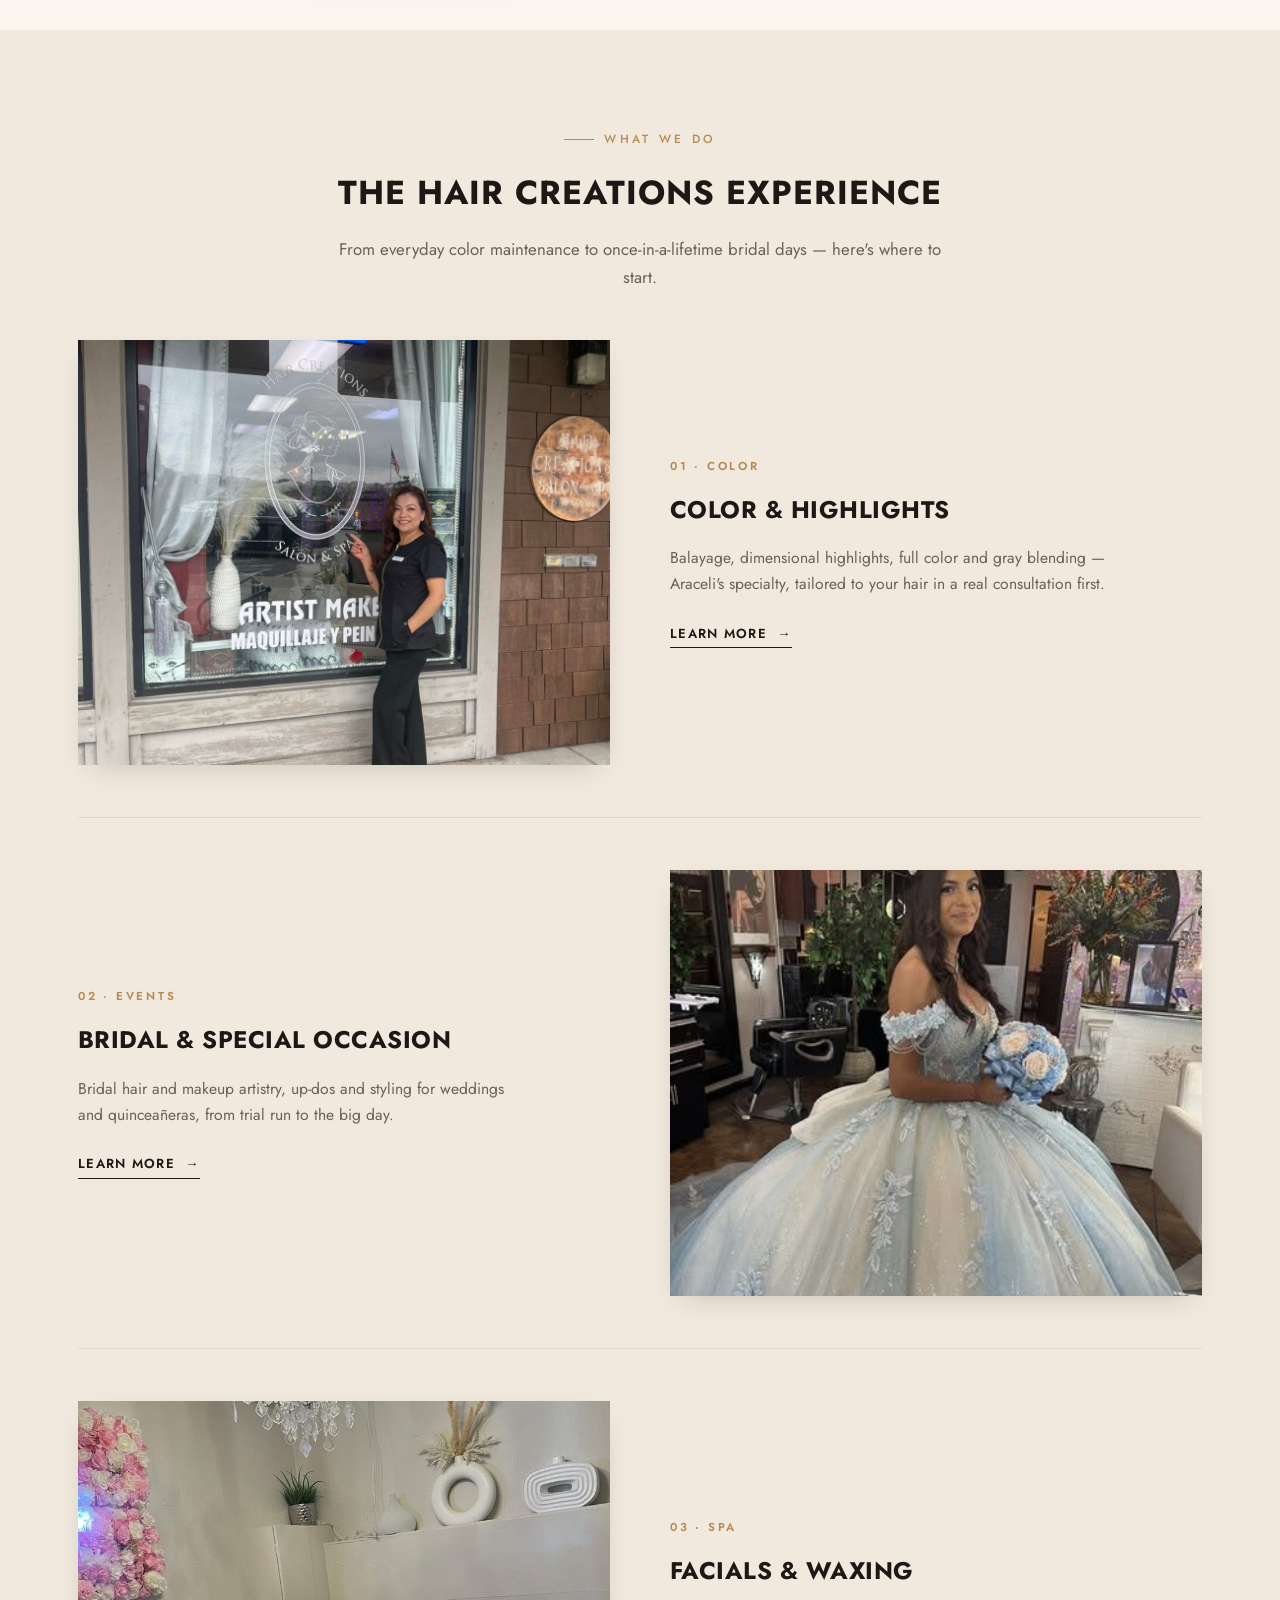
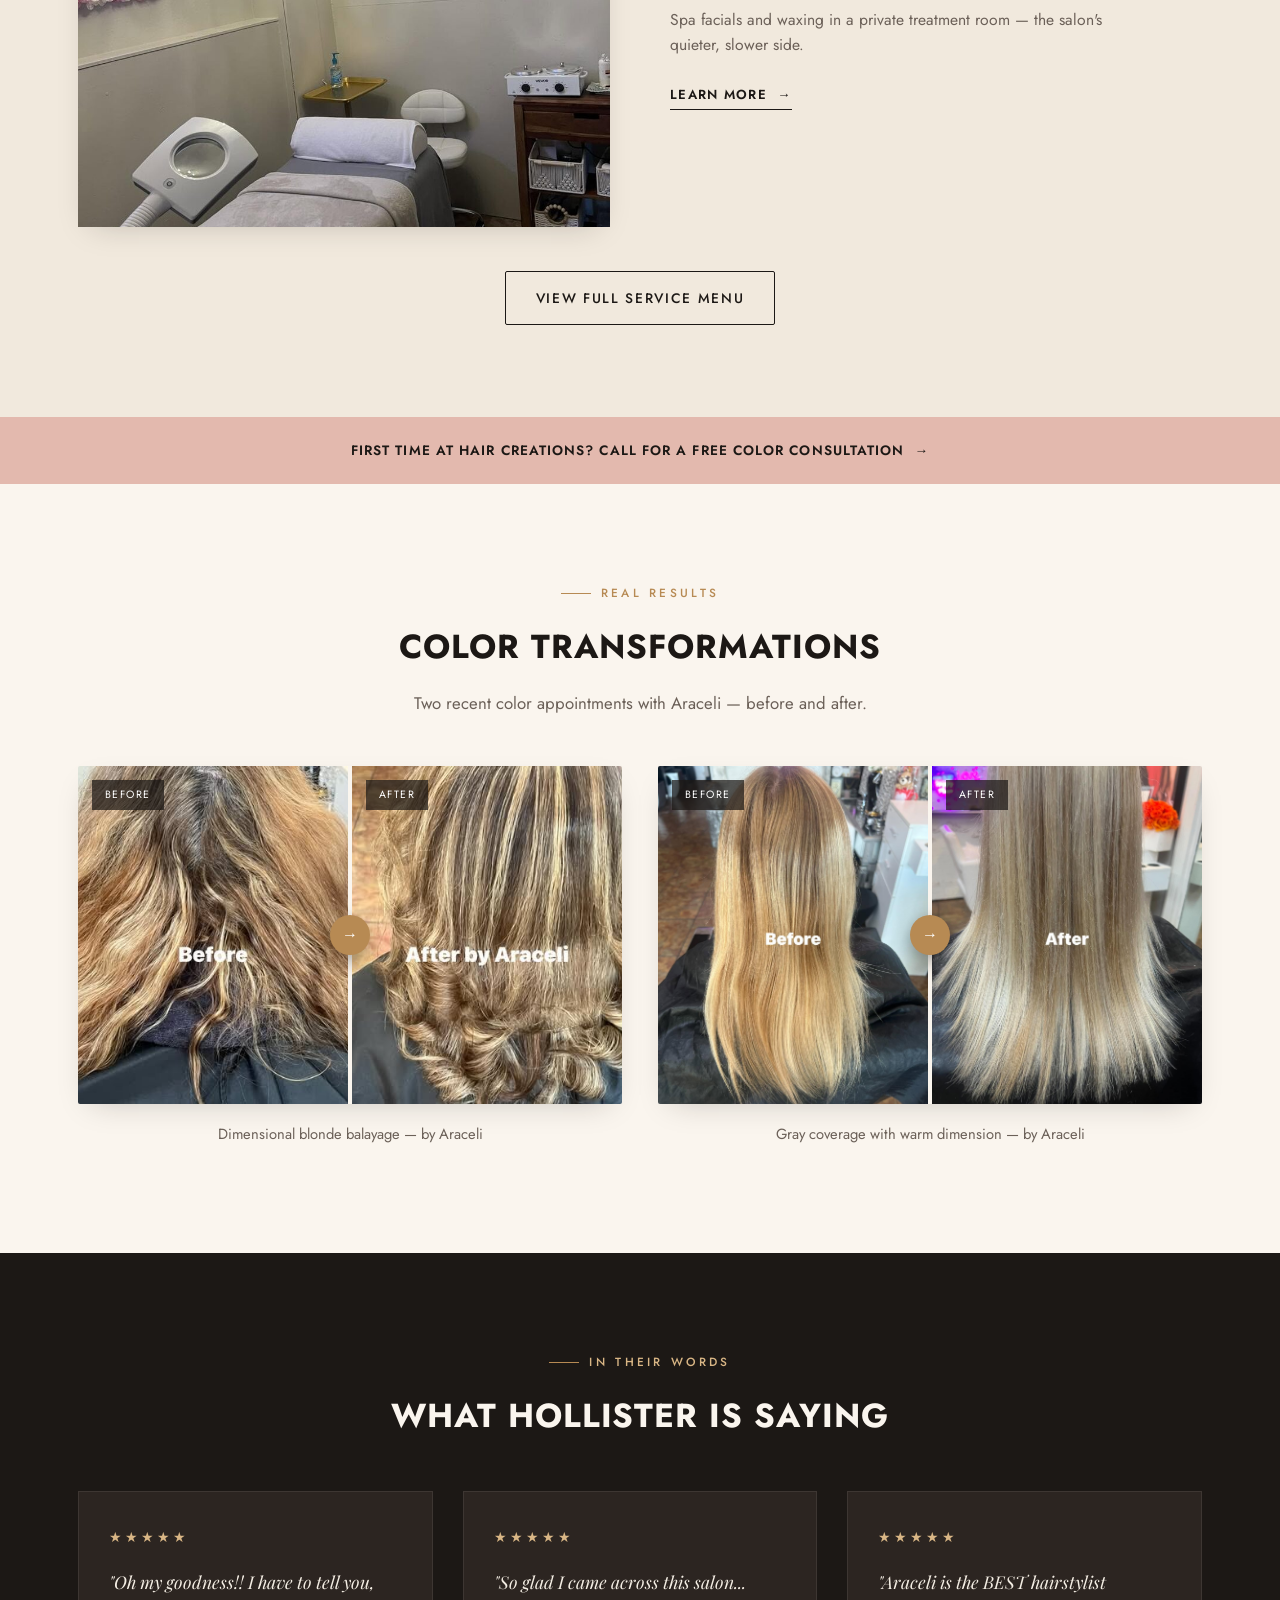
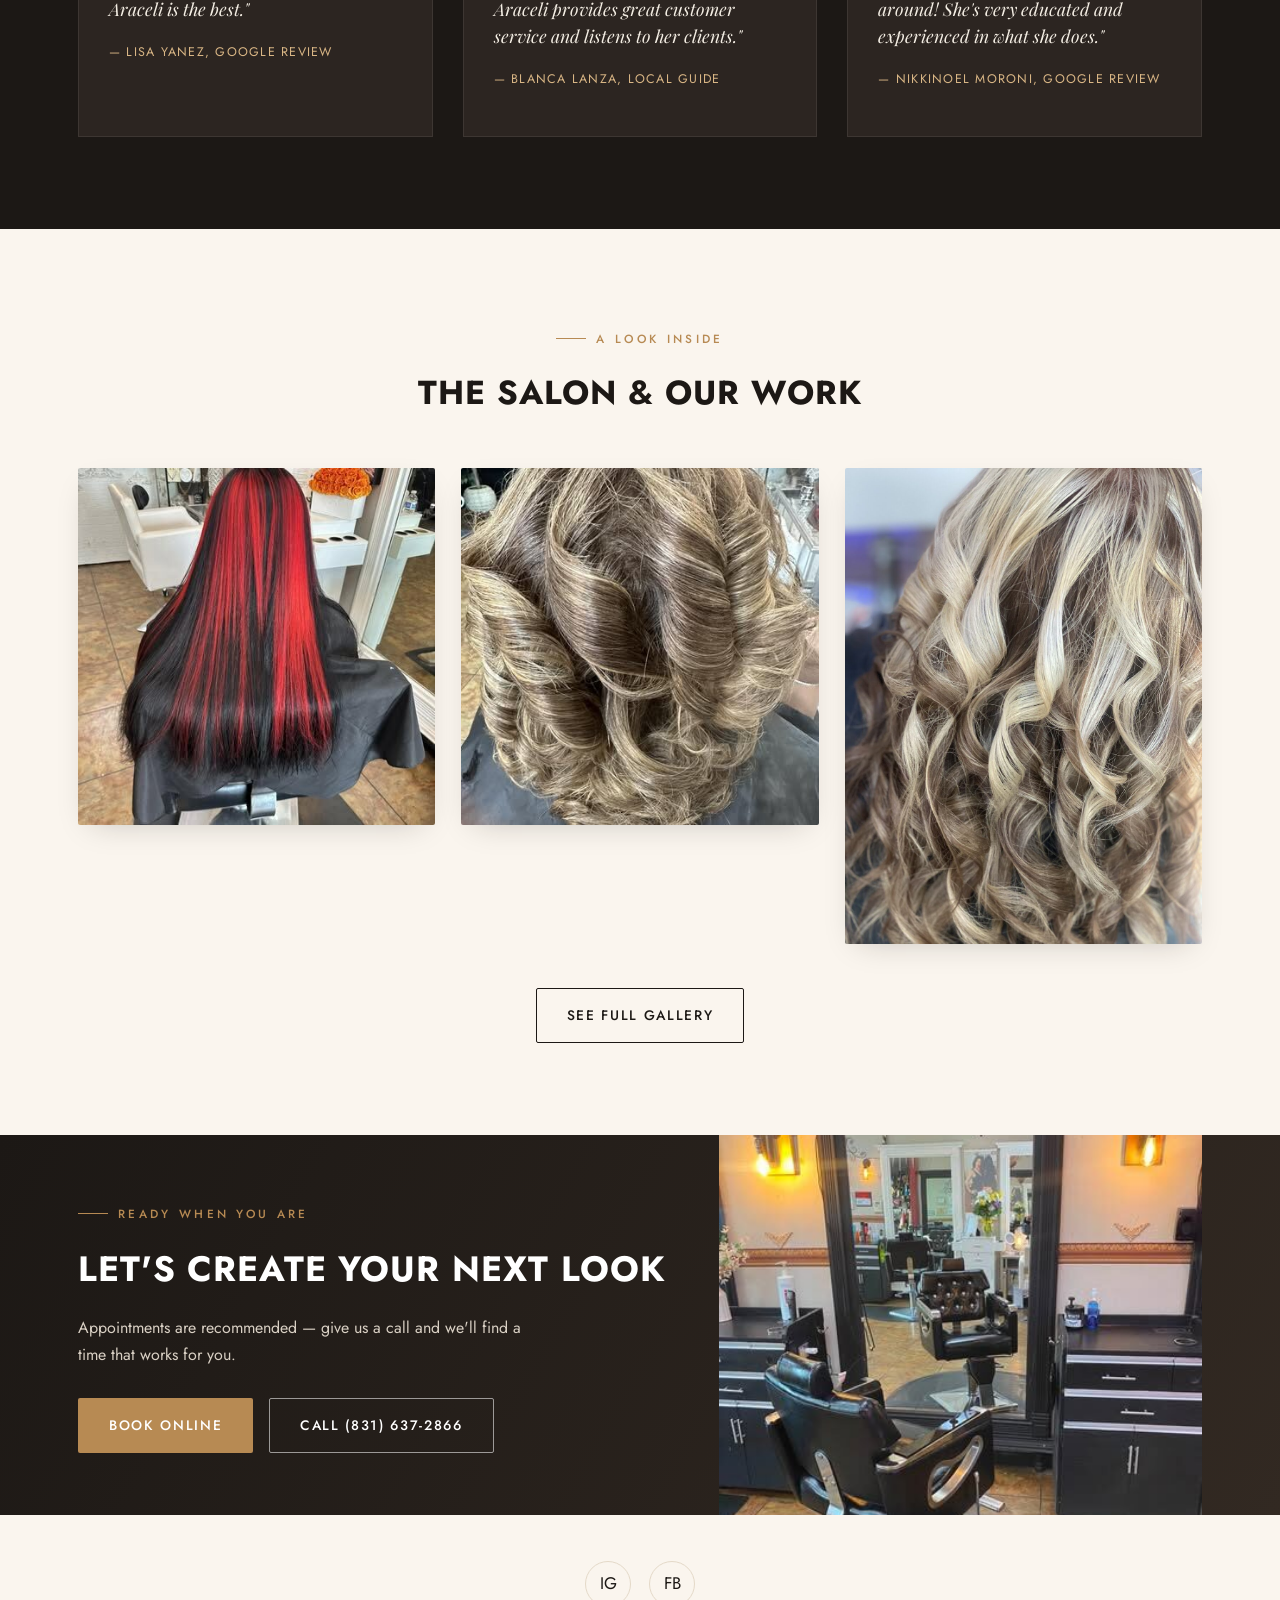
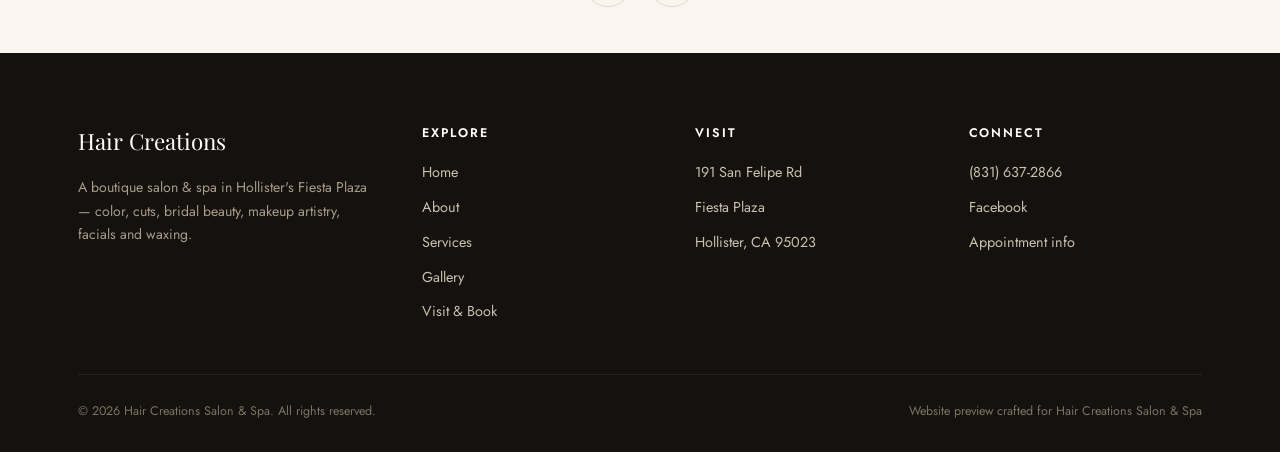
==== commit 7b332856: "update files" ====
--- a/index.html
+++ b/index.html
@@ -19,6 +19,7 @@
     </a>
     <nav class="nav-links">
       <a href="index.html" class="active">Home</a>
+      <a href="about.html">About</a>
       <a href="services.html">Services</a>
       <a href="gallery.html">Gallery</a>
       <a href="contact.html">Visit &amp; Book</a>
@@ -28,26 +29,30 @@
         <span>Call to Book</span>
         (831) 637-2866
       </div>
-      <a href="tel:+18316372866" class="btn btn--gold">Book Now</a>
+      <a href="contact.html#book-form" class="btn btn--gold">Book Now</a>
       <button class="nav-toggle" aria-label="Toggle menu">☰</button>
     </div>
   </div>
 </header>
 
 <section class="hero">
-  <div class="hero-media" style="background-image:url('images/hero-lounge.jpg');"></div>
-  <div class="container hero-content">
-    <h1>Hair that tells <em>your</em> story,<br>crafted in Hollister.</h1>
-    <p class="lead">A boutique salon &amp; spa on San Felipe Road where color, cuts, bridal styling and skin care are treated as an art form — led by owner-stylist Araceli and her team.</p>
-    <div class="btn-row">
-      <a href="tel:+18316372866" class="btn btn--gold">Call (831) 637-2866</a>
-      <a href="services.html" class="btn btn--outline-light">View Services</a>
-    </div>
-    <ul class="hero-badges">
-      <li>Appointment recommended</li>
-      <li>Wheelchair accessible</li>
-      <li>Credit &amp; debit accepted</li>
-    </ul>
+  <div class="hero-inner">
+    <div class="hero-copy">
+      <h1>Hair that tells <em>your</em> story,<br>crafted in Hollister.</h1>
+      <p class="lead">A boutique salon &amp; spa on San Felipe Road where color, cuts, bridal styling and skin care are treated as an art form — led by owner-stylist Araceli and her team.</p>
+      <div class="btn-row">
+        <a href="contact.html#book-form" class="btn btn--gold">Book Online</a>
+        <a href="tel:+18316372866" class="btn btn--outline-light">Call (831) 637-2866</a>
+      </div>
+      <ul class="hero-badges">
+        <li>Appointment recommended</li>
+        <li>Wheelchair accessible</li>
+        <li>Credit &amp; debit accepted</li>
+      </ul>
+    </div>
+    <div class="hero-media">
+      <img src="images/hero-lounge.jpg" alt="Inside the Hair Creations Salon and Spa lounge, Hollister">
+    </div>
   </div>
   <div class="scroll-cue"><span>Scroll</span><span class="line"></span></div>
 </section>
@@ -91,26 +96,32 @@
       <h2>The Hair Creations experience</h2>
       <p>From everyday color maintenance to once-in-a-lifetime bridal days — here's where to start.</p>
     </div>
-    <div class="experience-grid reveal-stagger">
-      <div class="exp-tile reveal">
-        <img src="images/gallery-2.jpg" alt="Dimensional hair color at Hair Creations Salon">
-        <div class="exp-label">
-          <span class="exp-eyebrow">01 · Color</span>
+    <div class="service-rows">
+      <div class="service-row reveal">
+        <div class="row-media"><img src="images/service-color.jpg" alt="Araceli at the entrance of Hair Creations Salon and Spa, Hollister"></div>
+        <div class="row-copy">
+          <span class="row-eyebrow">01 · Color</span>
           <h3>Color &amp; Highlights</h3>
-        </div>
-      </div>
-      <div class="exp-tile reveal">
-        <img src="images/gallery-4.jpg" alt="Quinceañera hair and makeup styling at Hair Creations Salon">
-        <div class="exp-label">
-          <span class="exp-eyebrow">02 · Events</span>
+          <p>Balayage, dimensional highlights, full color and gray blending — Araceli's specialty, tailored to your hair in a real consultation first.</p>
+          <a href="services.html" class="row-link">Learn more <span class="arrow">→</span></a>
+        </div>
+      </div>
+      <div class="service-row flip reveal">
+        <div class="row-media"><img src="images/gallery-4.jpg" alt="Quinceañera hair and makeup styling at Hair Creations Salon"></div>
+        <div class="row-copy">
+          <span class="row-eyebrow">02 · Events</span>
           <h3>Bridal &amp; Special Occasion</h3>
-        </div>
-      </div>
-      <div class="exp-tile reveal">
-        <img src="images/gallery-3.jpg" alt="Spa treatment room at Hair Creations Salon">
-        <div class="exp-label">
-          <span class="exp-eyebrow">03 · Spa</span>
+          <p>Bridal hair and makeup artistry, up-dos and styling for weddings and quinceañeras, from trial run to the big day.</p>
+          <a href="services.html" class="row-link">Learn more <span class="arrow">→</span></a>
+        </div>
+      </div>
+      <div class="service-row reveal">
+        <div class="row-media"><img src="images/gallery-3.jpg" alt="Spa treatment room at Hair Creations Salon"></div>
+        <div class="row-copy">
+          <span class="row-eyebrow">03 · Spa</span>
           <h3>Facials &amp; Waxing</h3>
+          <p>Spa facials and waxing in a private treatment room — the salon's quieter, slower side.</p>
+          <a href="services.html" class="row-link">Learn more <span class="arrow">→</span></a>
         </div>
       </div>
     </div>
@@ -119,6 +130,12 @@
     </div>
   </div>
 </section>
+
+<div class="promo-banner">
+  <div class="container">
+    <a href="contact.html">First time at Hair Creations? Call for a free color consultation <span class="arrow">→</span></a>
+  </div>
+</div>
 
 <section class="section">
   <div class="container">
@@ -203,17 +220,27 @@
   </div>
 </section>
 
-<section class="cta-band">
-  <div class="container">
-    <span class="eyebrow">Ready When You Are</span>
-    <h2>Let's create your next look</h2>
-    <p>Appointments are recommended — give us a call and we'll find a time that works for you.</p>
-    <div class="btn-row">
-      <a href="tel:+18316372866" class="btn btn--gold">Call (831) 637-2866</a>
-      <a href="contact.html" class="btn btn--outline-light">Get Directions</a>
-    </div>
-  </div>
-</section>
+<section class="cta-split">
+  <div class="container">
+    <div class="cta-split-copy">
+      <span class="eyebrow">Ready When You Are</span>
+      <h2>Let's create your next look</h2>
+      <p>Appointments are recommended — give us a call and we'll find a time that works for you.</p>
+      <div class="btn-row">
+        <a href="contact.html#book-form" class="btn btn--gold">Book Online</a>
+        <a href="tel:+18316372866" class="btn btn--outline-light">Call (831) 637-2866</a>
+      </div>
+    </div>
+    <div class="cta-split-media">
+      <img src="images/gallery-11.jpg" alt="Styling work at Hair Creations Salon and Spa, Hollister">
+    </div>
+  </div>
+</section>
+
+<div class="social-row">
+  <a href="https://www.instagram.com/explore/search/keyword/?q=hair%20creations%20salon%20hollister" target="_blank" rel="noopener" aria-label="Find Hair Creations on Instagram">IG</a>
+  <a href="https://www.facebook.com/search/top?q=hair%20creations%20salon%20and%20spa%20hollister" target="_blank" rel="noopener" aria-label="Hair Creations on Facebook">FB</a>
+</div>
 
 <footer class="site-footer">
   <div class="container">
@@ -226,6 +253,7 @@
         <h4>Explore</h4>
         <ul>
           <li><a href="index.html">Home</a></li>
+          <li><a href="about.html">About</a></li>
           <li><a href="services.html">Services</a></li>
           <li><a href="gallery.html">Gallery</a></li>
           <li><a href="contact.html">Visit &amp; Book</a></li>
@@ -256,5 +284,6 @@
 </footer>
 
 <script src="js/script.js"></script>
+<script src="js/chatbot.js"></script>
 </body>
 </html>
--- a/css/style.css
+++ b/css/style.css
@@ -84,7 +84,13 @@
   margin:0 0 48px;
 }
 .section-head.center{ margin-left:auto; margin-right:auto; text-align:center; }
-.section-head h2{ font-size:clamp(1.9rem,3.4vw,2.6rem); }
+.section-head h2{
+  font-family:var(--sans);
+  font-weight:700;
+  text-transform:uppercase;
+  letter-spacing:.03em;
+  font-size:clamp(1.5rem,2.6vw,2.15rem);
+}
 .section-head p{ color:var(--text-muted); font-size:1.05rem; }
 .section--ink .section-head p{ color:#cfc6bc; }
 
@@ -184,49 +190,54 @@
   align-items:center; justify-content:center;
 }
 
-/* ---------- Hero ---------- */
+/* ---------- Hero (home) — split layout: bold copy on a dark panel at
+   left, a full-bleed photo docked to the right (reference-site pattern),
+   in place of a full-bleed cropped background photo ---------- */
 .hero{
   position:relative;
-  min-height:100vh;
-  display:flex; align-items:center;
+  background:var(--ink);
   color:#fff;
   overflow:hidden;
 }
-.hero-media{
-  position:absolute; inset:0;
-  background-size:cover; background-position:center;
-  z-index:0;
-}
-.hero-media::after{
-  content:'';
-  position:absolute; inset:0;
-  background:linear-gradient(180deg, rgba(20,17,15,.72) 0%, rgba(20,17,15,.55) 45%, rgba(20,17,15,.88) 100%);
-}
-.hero-content{ position:relative; z-index:2; max-width:720px; padding-top:90px; }
+.hero-inner{
+  max-width:1440px; margin:0 auto;
+  display:grid; grid-template-columns:1.05fr .95fr;
+  min-height:100vh;
+}
+.hero-copy{
+  position:relative; z-index:2;
+  display:flex; flex-direction:column; justify-content:center;
+  padding:130px 56px 70px 28px;
+}
 .hero h1{
   color:#fff;
-  font-size:clamp(2.6rem,6vw,4.4rem);
-  line-height:1.05;
+  font-size:clamp(2.4rem,5vw,4rem);
+  line-height:1.08;
   margin-bottom:22px;
 }
 .hero h1 em{ color:var(--gold-light); font-style:italic; }
 .hero p.lead{
-  font-size:1.15rem;
+  font-size:1.1rem;
   color:#eee6da;
-  max-width:540px;
-  margin-bottom:38px;
+  max-width:480px;
+  margin-bottom:34px;
 }
 .hero-badges{
-  margin-top:46px;
-  display:flex; flex-wrap:wrap; gap:28px 40px;
-  font-size:.78rem; letter-spacing:.08em; text-transform:uppercase;
+  margin-top:40px;
+  display:flex; flex-wrap:wrap; gap:22px 36px;
+  font-size:.76rem; letter-spacing:.08em; text-transform:uppercase;
   color:#d9d0c4;
 }
 .hero-badges li{ display:flex; align-items:center; gap:10px; }
 .hero-badges li::before{ content:'✦'; color:var(--gold-light); font-size:.8rem; }
+.hero-media{ position:relative; }
+.hero-media img{
+  position:absolute; inset:0;
+  width:100%; height:100%; object-fit:cover; display:block;
+}
 .scroll-cue{
   position:absolute; bottom:34px; left:50%; transform:translateX(-50%);
-  z-index:2; color:#d9d0c4; font-size:.7rem; letter-spacing:.3em; text-transform:uppercase;
+  z-index:3; color:#d9d0c4; font-size:.7rem; letter-spacing:.3em; text-transform:uppercase;
   display:flex; flex-direction:column; align-items:center; gap:10px;
 }
 .scroll-cue .line{ width:1px; height:40px; background:linear-gradient(#d9d0c4, transparent); animation:scrollPulse 2s infinite; }
@@ -269,7 +280,7 @@
 .about-media.polaroid:hover{ transform:rotate(0deg); }
 .about-media.polaroid img{ box-shadow:none; border-radius:0; width:100%; }
 .about-media.polaroid .signature{
-  position:absolute; bottom:16px; left:14px; right:14px;
+  position:absolute; bottom:20px; left:14px; right:14px;
   font-family:var(--serif); font-style:italic; font-size:1.05rem; color:var(--ink);
   text-align:center;
 }
@@ -281,10 +292,16 @@
   box-shadow:var(--shadow-card);
   max-width:230px;
 }
-.about-media.polaroid .frame-tag{ bottom:-20px; right:-24px; left:auto; }
+/* On the polaroid variant, anchor the frame-tag further below and outside
+   the card (rather than overlapping its bottom-right corner) so it never
+   collides with the signature caption printed inside the polaroid. */
+.about-media.polaroid .frame-tag{ bottom:-48px; right:-18px; left:auto; }
 .frame-tag strong{ display:block; font-family:var(--serif); font-size:1.5rem; color:var(--gold); }
 .frame-tag span{ font-size:.74rem; letter-spacing:.08em; text-transform:uppercase; color:var(--text-muted); }
-.about-copy h2{ font-size:clamp(1.9rem,3.2vw,2.5rem); }
+.about-copy h2{
+  font-family:var(--sans); font-weight:700; text-transform:uppercase;
+  letter-spacing:.025em; font-size:clamp(1.6rem,2.8vw,2.15rem);
+}
 .about-copy .signature{
   margin-top:28px;
   font-family:var(--serif);
@@ -349,7 +366,8 @@
   color:var(--gold-light); margin-bottom:6px;
 }
 .exp-tile .exp-label h3{
-  color:#fff; font-size:1.3rem; margin:0;
+  color:#fff; font-family:var(--sans); font-weight:700; text-transform:uppercase;
+  letter-spacing:.02em; font-size:1.15rem; margin:0;
 }
 
 /* ---------- Service menu (services.html) ---------- */
@@ -361,7 +379,10 @@
   padding-bottom:14px;
   margin-bottom:24px;
 }
-.menu-block-head h3{ font-size:1.5rem; margin:0; }
+.menu-block-head h3{
+  font-family:var(--sans); font-weight:700; text-transform:uppercase;
+  letter-spacing:.02em; font-size:1.3rem; margin:0;
+}
 .menu-block-head span{ font-size:.75rem; letter-spacing:.12em; text-transform:uppercase; color:var(--gold); }
 .menu-list{ display:grid; grid-template-columns:1fr 1fr; gap:14px 50px; }
 .menu-item{
@@ -382,6 +403,32 @@
   margin-top:10px;
 }
 .menu-note strong{ color:var(--ink); }
+.menu-photo-break{
+  margin:56px 0;
+  display:grid; grid-template-columns:320px 1fr;
+  gap:44px; align-items:center;
+}
+.menu-photo-break img{
+  width:100%; height:360px; object-fit:cover;
+  box-shadow:var(--shadow-card); border-radius:var(--radius);
+  display:block;
+}
+.photo-break-copy .row-eyebrow{
+  display:block; font-size:.72rem; letter-spacing:.24em; text-transform:uppercase;
+  color:var(--gold); margin-bottom:14px; font-weight:600;
+}
+.photo-break-copy h3{
+  font-family:var(--sans); font-weight:700; text-transform:uppercase;
+  letter-spacing:.02em; font-size:1.3rem; margin-bottom:14px;
+}
+.photo-break-copy p{ color:var(--text-muted); font-size:.98rem; margin-bottom:14px; }
+.photo-break-copy .row-link{
+  display:inline-flex; align-items:center; gap:10px;
+  font-size:.82rem; letter-spacing:.1em; text-transform:uppercase; font-weight:600;
+  color:var(--ink); border-bottom:1px solid var(--ink); padding-bottom:3px;
+  transition:color .2s ease, border-color .2s ease, gap .2s ease;
+}
+.photo-break-copy .row-link:hover{ color:var(--gold); border-color:var(--gold); gap:14px; }
 
 /* ---------- Transformations ---------- */
 .transform-grid{
@@ -468,6 +515,36 @@
 .gallery-grid .g-item.tall{ grid-row:span 2; }
 .gallery-grid .g-item.wide{ grid-column:span 2; }
 
+/* ---------- Gallery label tiles — plain text/link cells interspersed
+   among the photos (reference-site pattern: a grid that alternates
+   photo cells with plain-background label cells pointing deeper into
+   the grid, rather than photos only) ---------- */
+.gallery-grid .g-label{
+  display:flex; flex-direction:column; align-items:flex-start; justify-content:center;
+  background:var(--ivory-dim);
+  border:1px solid var(--line);
+  padding:28px 30px;
+  cursor:pointer;
+  border-radius:var(--radius);
+}
+.gallery-grid .g-label.wide{ grid-column:span 2; }
+.gallery-grid .g-label .gl-eyebrow{
+  font-size:.68rem; letter-spacing:.2em; text-transform:uppercase;
+  color:var(--gold); margin-bottom:10px;
+}
+.gallery-grid .g-label h3{
+  font-family:var(--sans); font-weight:700; text-transform:uppercase;
+  letter-spacing:.02em; font-size:1.3rem; margin:0 0 16px;
+}
+.gallery-grid .g-label .gl-link{
+  display:inline-flex; align-items:center; gap:8px;
+  font-size:.78rem; letter-spacing:.1em; text-transform:uppercase; font-weight:600;
+  color:var(--ink); border-bottom:1px solid var(--ink); padding-bottom:3px;
+  transition:color .2s ease, border-color .2s ease, gap .2s ease;
+}
+.gallery-grid .g-label .gl-link .arrow{ transition:transform .2s ease; }
+.gallery-grid .g-label:hover .gl-link{ color:var(--gold); border-color:var(--gold); gap:12px; }
+
 .lightbox{
   position:fixed; inset:0; z-index:1000;
   background:rgba(14,12,10,.94);
@@ -526,15 +603,90 @@
   background:var(--ivory-dim);
 }
 
+/* ---------- Online booking request form ----------
+   No backend exists on this static site, so this does not reserve a
+   real-time slot. It composes the client's choices into a text message
+   to the salon's real number (with a phone fallback always visible),
+   which is an honest, functional substitute for a live booking
+   calendar without fabricating a confirmation that never happens. */
+.book-form-wrap{ max-width:720px; margin:0 auto; }
+.book-form{
+  background:var(--cream); border:1px solid var(--line);
+  padding:40px; display:flex; flex-direction:column; gap:22px;
+}
+.book-field{ display:flex; flex-direction:column; gap:8px; }
+.book-field label{
+  font-size:.78rem; letter-spacing:.08em; text-transform:uppercase; color:var(--ink); font-weight:600;
+}
+.book-field label span{ color:var(--text-muted); font-weight:400; text-transform:none; letter-spacing:0; }
+.book-field input, .book-field select, .book-field textarea{
+  border:1px solid var(--line); padding:12px 14px; font-family:var(--sans);
+  font-size:.95rem; background:#fff; color:var(--ink); outline:none;
+}
+.book-field input:focus, .book-field select:focus, .book-field textarea:focus{ border-color:var(--gold); }
+.book-field textarea{ resize:vertical; }
+.book-row{ display:grid; grid-template-columns:1fr 1fr; gap:22px; }
+.book-submit{ align-self:flex-start; margin-top:6px; }
+.book-disclosure{ font-size:.82rem; color:var(--text-muted); margin:0; }
+.book-disclosure a{ color:var(--gold); text-decoration:underline; }
+
+.book-confirm{
+  margin-top:30px; background:var(--ivory-dim); border:1px solid var(--line);
+  padding:32px; text-align:center;
+}
+.book-confirm h3{ margin-bottom:8px; }
+.book-confirm p{ color:var(--text-muted); margin-bottom:20px; }
+.book-confirm .btn-row{ justify-content:center; }
+.book-summary{
+  margin-top:24px; text-align:left; white-space:pre-wrap; word-wrap:break-word;
+  background:#fff; border:1px dashed var(--line); padding:16px;
+  font-family:var(--sans); font-size:.85rem; color:var(--text-muted);
+}
+
 /* ---------- CTA band ---------- */
 .cta-band{
   background:linear-gradient(120deg, var(--ink) 0%, #322922 100%);
   color:#fff; text-align:center;
   padding:80px 0;
 }
-.cta-band h2{ color:#fff; font-size:clamp(1.8rem,3.4vw,2.6rem); }
+.cta-band h2{
+  color:#fff; font-family:var(--sans); font-weight:700; text-transform:uppercase;
+  letter-spacing:.025em; font-size:clamp(1.6rem,2.8vw,2.2rem);
+}
 .cta-band p{ color:#d9d0c4; max-width:520px; margin:0 auto 34px; }
 .cta-band .btn-row{ justify-content:center; }
+
+/* ---------- CTA split band (photo + copy, used right before the
+   footer) — same left-copy/right-photo pattern as the hero sections,
+   so a photo sits in this band on every page rather than a plain
+   text-only strip ---------- */
+.cta-split{
+  background:linear-gradient(120deg, var(--ink) 0%, #322922 100%);
+  color:#fff;
+  overflow:hidden;
+}
+.cta-split .container{
+  display:grid;
+  grid-template-columns:1.1fr .9fr;
+  align-items:center;
+  gap:50px;
+  min-height:380px;
+}
+.cta-split-copy{ padding:60px 0; }
+.cta-split h2{
+  color:#fff; font-family:var(--sans); font-weight:700; text-transform:uppercase;
+  letter-spacing:.025em; font-size:clamp(1.6rem,2.8vw,2.2rem);
+}
+.cta-split p{ color:#d9d0c4; max-width:460px; margin:0 0 30px; }
+.cta-split-media{
+  align-self:stretch;
+  position:relative;
+  min-height:300px;
+}
+.cta-split-media img{
+  position:absolute; inset:0;
+  width:100%; height:100%; object-fit:cover; display:block;
+}
 
 /* ---------- Footer ---------- */
 .site-footer{
@@ -573,7 +725,10 @@
 }
 .inner-hero-copy{ padding-bottom:70px; }
 .inner-hero .eyebrow{ color:var(--gold-light); }
-.inner-hero h1{ color:#fff; font-size:clamp(2.2rem,4.6vw,3.3rem); margin-bottom:14px; }
+.inner-hero h1{
+  color:#fff; font-family:var(--sans); font-weight:700; text-transform:uppercase;
+  letter-spacing:.02em; font-size:clamp(1.9rem,3.8vw,2.9rem); margin-bottom:14px;
+}
 .inner-hero p{ color:#e3dacb; max-width:480px; font-size:1.05rem; }
 .inner-hero-media{
   position:relative;
@@ -590,6 +745,35 @@
 }
 .breadcrumb{ font-size:.78rem; letter-spacing:.08em; text-transform:uppercase; color:#cabfae; margin-bottom:18px; }
 .breadcrumb a{ color:var(--gold-light); }
+
+/* ---------- Inner hero, full-bleed variant — the photo fills the
+   entire right half edge-to-edge instead of sitting in a small
+   bordered/rotated card, matching the reference site's larger hero
+   photo treatment. Used where a page's hero photo should feel bigger. ---------- */
+.inner-hero.hero-full{ padding-top:0; }
+.inner-hero.hero-full .container{
+  grid-template-columns:1fr 1fr;
+  align-items:stretch;
+  min-height:640px;
+  gap:0;
+}
+.inner-hero.hero-full .inner-hero-copy{
+  display:flex; flex-direction:column; justify-content:center;
+  padding:150px 50px 60px 0;
+}
+.inner-hero.hero-full .inner-hero-media{
+  position:relative;
+  justify-self:stretch;
+  width:auto; max-width:none;
+  aspect-ratio:auto;
+  box-shadow:none;
+  transform:none;
+}
+.inner-hero.hero-full .inner-hero-media img{
+  position:absolute; inset:0;
+  width:100%; height:100%; object-fit:cover;
+  border:none;
+}
 
 /* ---------- Scroll-reveal micro animation ----------
    Progressive enhancement: .reveal elements only start hidden once JS has
@@ -619,6 +803,145 @@
   html.js-ready .reveal{ opacity:1; transform:none; transition:none; }
 }
 
+/* ---------- Service rows (alternating full-width image + text) ---------- */
+.service-rows{ display:flex; flex-direction:column; gap:0; }
+.service-row{
+  display:grid;
+  grid-template-columns:1fr 1fr;
+  align-items:center;
+  gap:60px;
+  padding:52px 0;
+  border-bottom:1px solid var(--line);
+}
+.service-rows .service-row:first-child{ padding-top:0; }
+.service-rows .service-row:last-child{ border-bottom:none; padding-bottom:0; }
+.service-row.flip .row-media{ order:2; }
+.service-row.flip .row-copy{ order:1; }
+.row-media{ aspect-ratio:5/4; overflow:hidden; box-shadow:var(--shadow-card); }
+.row-media img{ width:100%; height:100%; object-fit:cover; transition:transform .6s ease; }
+.row-media:hover img{ transform:scale(1.05); }
+.row-copy .row-eyebrow{
+  display:block; font-size:.72rem; letter-spacing:.24em; text-transform:uppercase;
+  color:var(--gold); margin-bottom:14px; font-weight:600;
+}
+.row-copy h3{
+  font-family:var(--sans); font-weight:700; text-transform:uppercase;
+  letter-spacing:.02em; font-size:1.5rem; margin-bottom:16px;
+}
+.row-copy p{ color:var(--text-muted); font-size:.98rem; max-width:440px; }
+.row-copy .row-link{
+  display:inline-flex; align-items:center; gap:10px;
+  font-size:.82rem; letter-spacing:.1em; text-transform:uppercase; font-weight:600;
+  color:var(--ink); margin-top:10px; border-bottom:1px solid var(--ink); padding-bottom:3px;
+  transition:color .2s ease, border-color .2s ease, gap .2s ease;
+}
+.row-link .arrow{ transition:transform .2s ease; }
+.row-copy .row-link:hover{ color:var(--gold); border-color:var(--gold); gap:14px; }
+
+/* ---------- Promo banner ---------- */
+.promo-banner{
+  background:var(--blush); color:var(--ink);
+  padding:20px 0; text-align:center;
+}
+.promo-banner a{
+  display:inline-flex; align-items:center; gap:10px;
+  font-size:.85rem; letter-spacing:.08em; text-transform:uppercase; font-weight:600;
+}
+.promo-banner a .arrow{ transition:transform .2s ease; }
+.promo-banner a:hover .arrow{ transform:translateX(5px); }
+
+/* ---------- Social icon row ---------- */
+.social-row{
+  display:flex; align-items:center; justify-content:center; gap:18px;
+  padding:46px 0;
+}
+.social-row a{
+  width:46px; height:46px; border-radius:50%;
+  border:1px solid var(--line);
+  display:flex; align-items:center; justify-content:center;
+  font-size:1.05rem; color:var(--ink);
+  transition:background .2s ease, color .2s ease, border-color .2s ease;
+}
+.social-row a:hover{ background:var(--ink); color:#fff; border-color:var(--ink); }
+.section--ink .social-row a{ border-color:rgba(255,255,255,.25); color:#fff; }
+.section--ink .social-row a:hover{ background:var(--gold); border-color:var(--gold); }
+
+/* ---------- About page: values list ---------- */
+.values-list{ display:grid; grid-template-columns:repeat(2,1fr); gap:28px 40px; margin-top:12px; }
+.value-item{ display:flex; gap:16px; align-items:flex-start; }
+.value-item .v-num{
+  font-family:var(--serif); font-style:italic; font-size:1.3rem; color:var(--gold);
+  flex-shrink:0; width:36px;
+}
+.value-item h4{ font-size:1.02rem; margin:0 0 6px; }
+.value-item p{ font-size:.88rem; color:var(--text-muted); margin:0; }
+
+/* ---------- Chatbot widget ---------- */
+.chat-launcher{
+  position:fixed; right:24px; bottom:24px; z-index:900;
+  width:60px; height:60px; border-radius:50%;
+  background:var(--ink); color:#fff; border:none; cursor:pointer;
+  display:flex; align-items:center; justify-content:center; font-size:1.4rem;
+  box-shadow:0 14px 30px -10px rgba(0,0,0,.5);
+  transition:transform .25s ease, background .25s ease;
+}
+.chat-launcher:hover{ transform:translateY(-3px); background:var(--gold); }
+.chat-launcher .cl-badge{
+  position:absolute; top:-4px; right:-4px;
+  width:16px; height:16px; border-radius:50%;
+  background:var(--gold-light); border:2px solid var(--ivory);
+}
+.chat-window{
+  position:fixed; right:24px; bottom:98px; z-index:900;
+  width:340px; max-width:calc(100vw - 32px);
+  height:460px; max-height:calc(100vh - 150px);
+  background:var(--cream);
+  box-shadow:0 30px 60px -16px rgba(0,0,0,.45);
+  display:flex; flex-direction:column;
+  opacity:0; transform:translateY(16px) scale(.98);
+  pointer-events:none;
+  transition:opacity .22s ease, transform .22s ease;
+}
+.chat-window.is-open{ opacity:1; transform:translateY(0) scale(1); pointer-events:auto; }
+.chat-head{
+  background:var(--ink); color:#fff; padding:16px 18px;
+  display:flex; align-items:center; justify-content:space-between;
+}
+.chat-head .ch-title{ display:flex; flex-direction:column; }
+.chat-head .ch-title strong{ font-family:var(--serif); font-size:1.02rem; }
+.chat-head .ch-title span{ font-size:.68rem; color:var(--gold-light); letter-spacing:.08em; text-transform:uppercase; margin-top:3px; }
+.chat-head button{ background:none; border:none; color:#fff; font-size:1.1rem; cursor:pointer; opacity:.8; }
+.chat-head button:hover{ opacity:1; }
+.chat-body{
+  flex:1; overflow-y:auto; padding:16px 16px 6px;
+  display:flex; flex-direction:column; gap:12px;
+}
+.chat-msg{ max-width:85%; font-size:.86rem; line-height:1.5; padding:10px 14px; border-radius:2px; }
+.chat-msg.bot{ background:var(--ivory-dim); align-self:flex-start; border:1px solid var(--line); }
+.chat-msg.user{ background:var(--ink); color:#fff; align-self:flex-end; }
+.chat-msg a{ color:var(--gold); text-decoration:underline; }
+.chat-quick{ display:flex; flex-wrap:wrap; gap:8px; padding:4px 16px 14px; }
+.chat-quick button{
+  font-size:.74rem; letter-spacing:.03em; padding:7px 12px;
+  background:var(--cream); border:1px solid var(--line); color:var(--ink);
+  cursor:pointer; transition:background .2s ease, color .2s ease;
+}
+.chat-quick button:hover{ background:var(--ink); color:#fff; border-color:var(--ink); }
+.chat-foot{
+  display:flex; gap:8px; padding:12px; border-top:1px solid var(--line); background:var(--cream);
+}
+.chat-foot input{
+  flex:1; border:1px solid var(--line); padding:10px 12px; font-family:var(--sans);
+  font-size:.86rem; background:#fff; outline:none;
+}
+.chat-foot input:focus{ border-color:var(--gold); }
+.chat-foot button{
+  background:var(--ink); color:#fff; border:none; width:40px; flex-shrink:0; cursor:pointer;
+  font-size:.95rem; transition:background .2s ease;
+}
+.chat-foot button:hover{ background:var(--gold); }
+.chat-note{ font-size:.66rem; color:var(--text-muted); text-align:center; padding:0 12px 10px; }
+
 /* ---------- Utility ---------- */
 .text-center{ text-align:center; }
 .mt-0{ margin-top:0; }
@@ -636,6 +959,23 @@
   .inner-hero .container{ grid-template-columns:1fr; }
   .inner-hero-media{ justify-self:center; margin-top:30px; width:60%; }
   .inner-hero-copy{ padding-bottom:40px; }
+  .service-row, .service-row.flip{ grid-template-columns:1fr; gap:28px; }
+  .service-row.flip .row-media{ order:1; }
+  .service-row.flip .row-copy{ order:2; }
+  .row-copy p{ max-width:none; }
+  .menu-photo-break{ grid-template-columns:1fr; gap:24px; }
+  .menu-photo-break img{ height:320px; }
+  .hero-inner{ grid-template-columns:1fr; min-height:auto; }
+  .hero-media{ order:-1; height:360px; }
+  .hero-copy{ padding:130px 28px 50px; }
+  .inner-hero.hero-full .container{ grid-template-columns:1fr; min-height:auto; }
+  .inner-hero.hero-full .inner-hero-media{ height:320px; order:-1; }
+  .inner-hero.hero-full .inner-hero-copy{ padding:130px 0 40px; }
+  .cta-split .container{ grid-template-columns:1fr; min-height:auto; gap:0; }
+  .cta-split-media{ height:260px; order:-1; }
+  .cta-split-copy{ padding:44px 0; text-align:center; }
+  .cta-split p{ margin-left:auto; margin-right:auto; }
+  .cta-split .btn-row{ justify-content:center; }
 }
 @media (max-width:760px){
   .nav-links, .nav-phone{ display:none; }
@@ -656,10 +996,27 @@
   .experience-grid{ grid-template-columns:1fr; }
   .gallery-grid{ grid-template-columns:repeat(2,1fr); grid-auto-rows:160px; }
   .gallery-grid .g-item.wide{ grid-column:span 1; }
+  .gallery-grid .g-label.wide{ grid-column:span 1; }
+  .gallery-grid .g-label{ padding:22px 20px; }
   .section{ padding:64px 0; }
   .about-media .frame-tag{ left:12px; bottom:-18px; padding:14px 18px; }
   .footer-grid{ grid-template-columns:1fr; }
   .footer-bottom{ flex-direction:column; }
   .inner-hero{ padding-top:130px; }
   .inner-hero-media{ width:78%; }
-}
+  .inner-hero.hero-full{ padding-top:0; }
+  .hero-copy{ padding-top:120px; }
+  .hero-media{ height:300px; }
+  .inner-hero.hero-full .inner-hero-media{ height:260px; }
+  .cta-split-media{ height:220px; }
+  .menu-photo-break img{ width:100%; max-width:100%; height:260px; }
+  .menu-photo-break p{ max-width:none; }
+  .values-list{ grid-template-columns:1fr; }
+  .book-form{ padding:28px 22px; }
+  .book-row{ grid-template-columns:1fr; gap:18px; }
+  .chat-window{
+    right:16px; left:16px; width:auto;
+    bottom:88px; max-height:calc(100vh - 140px);
+  }
+  .chat-launcher{ right:16px; bottom:16px; }
+}
